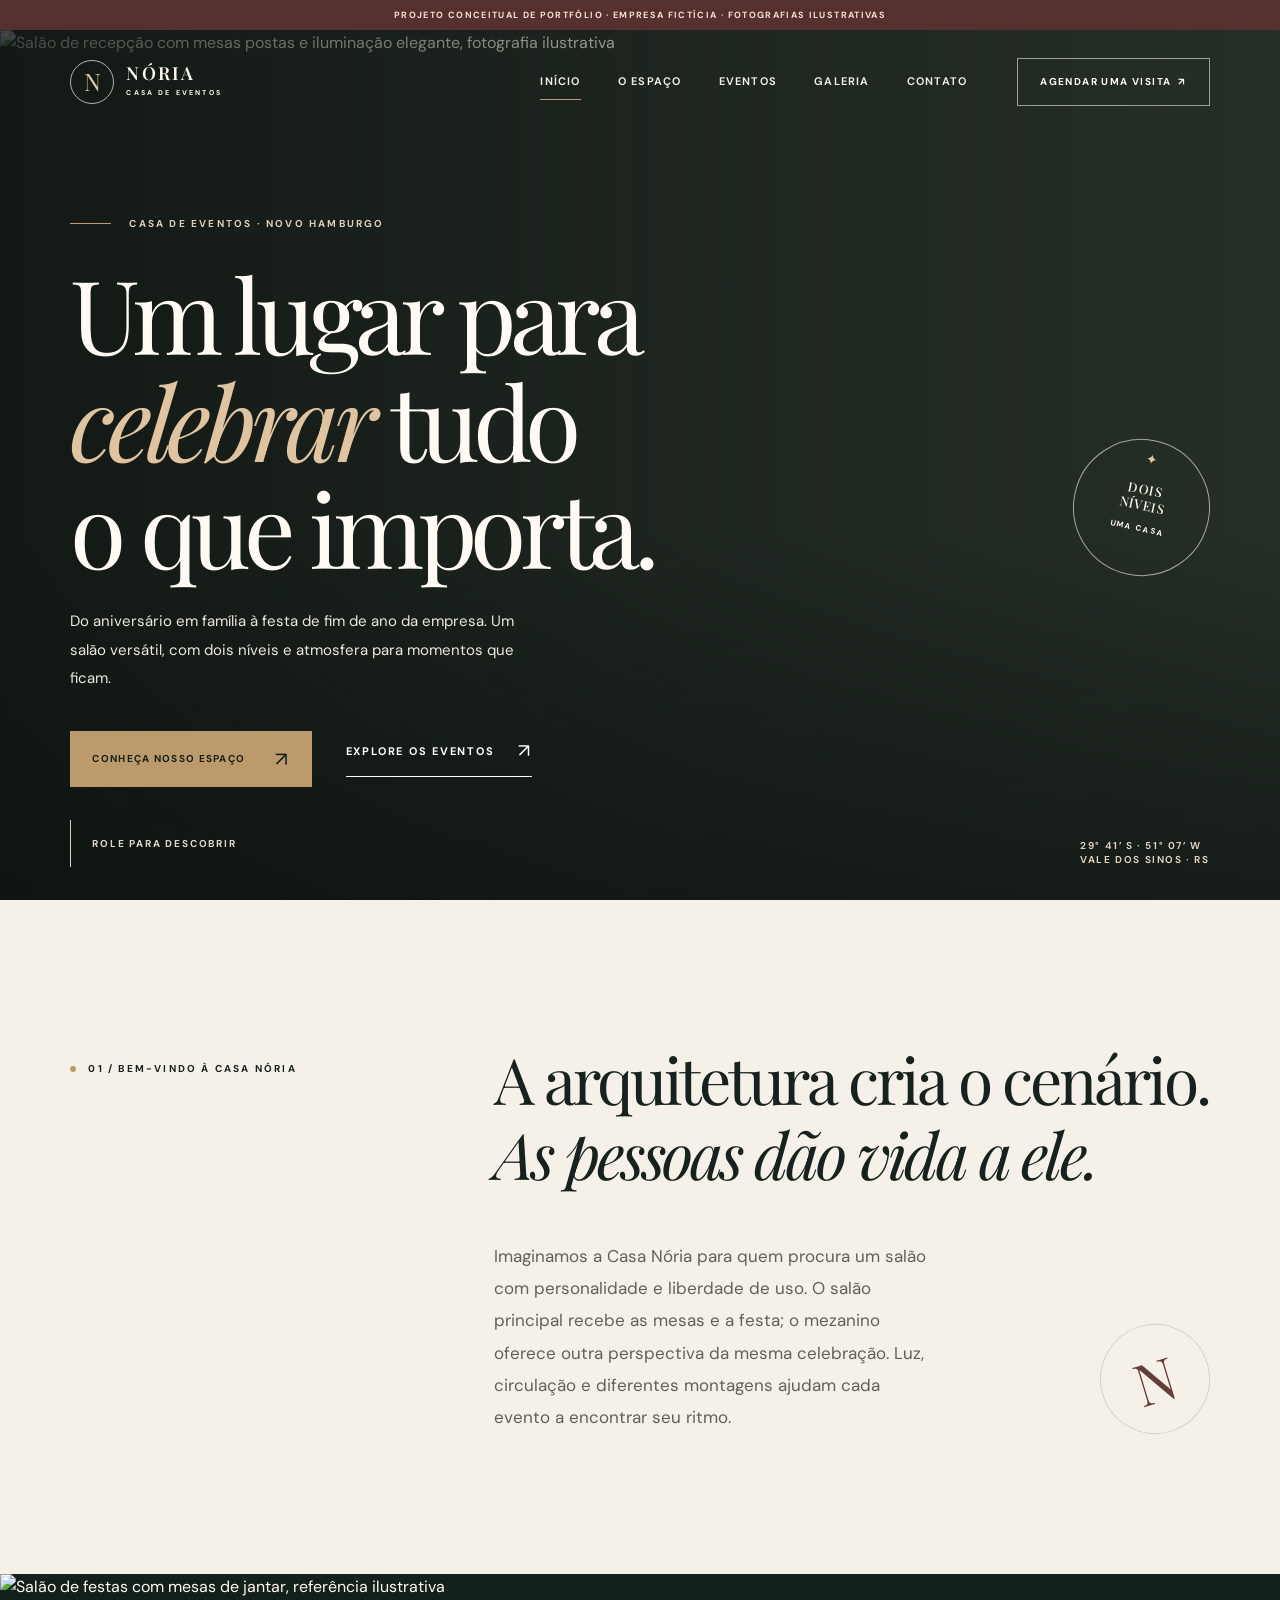
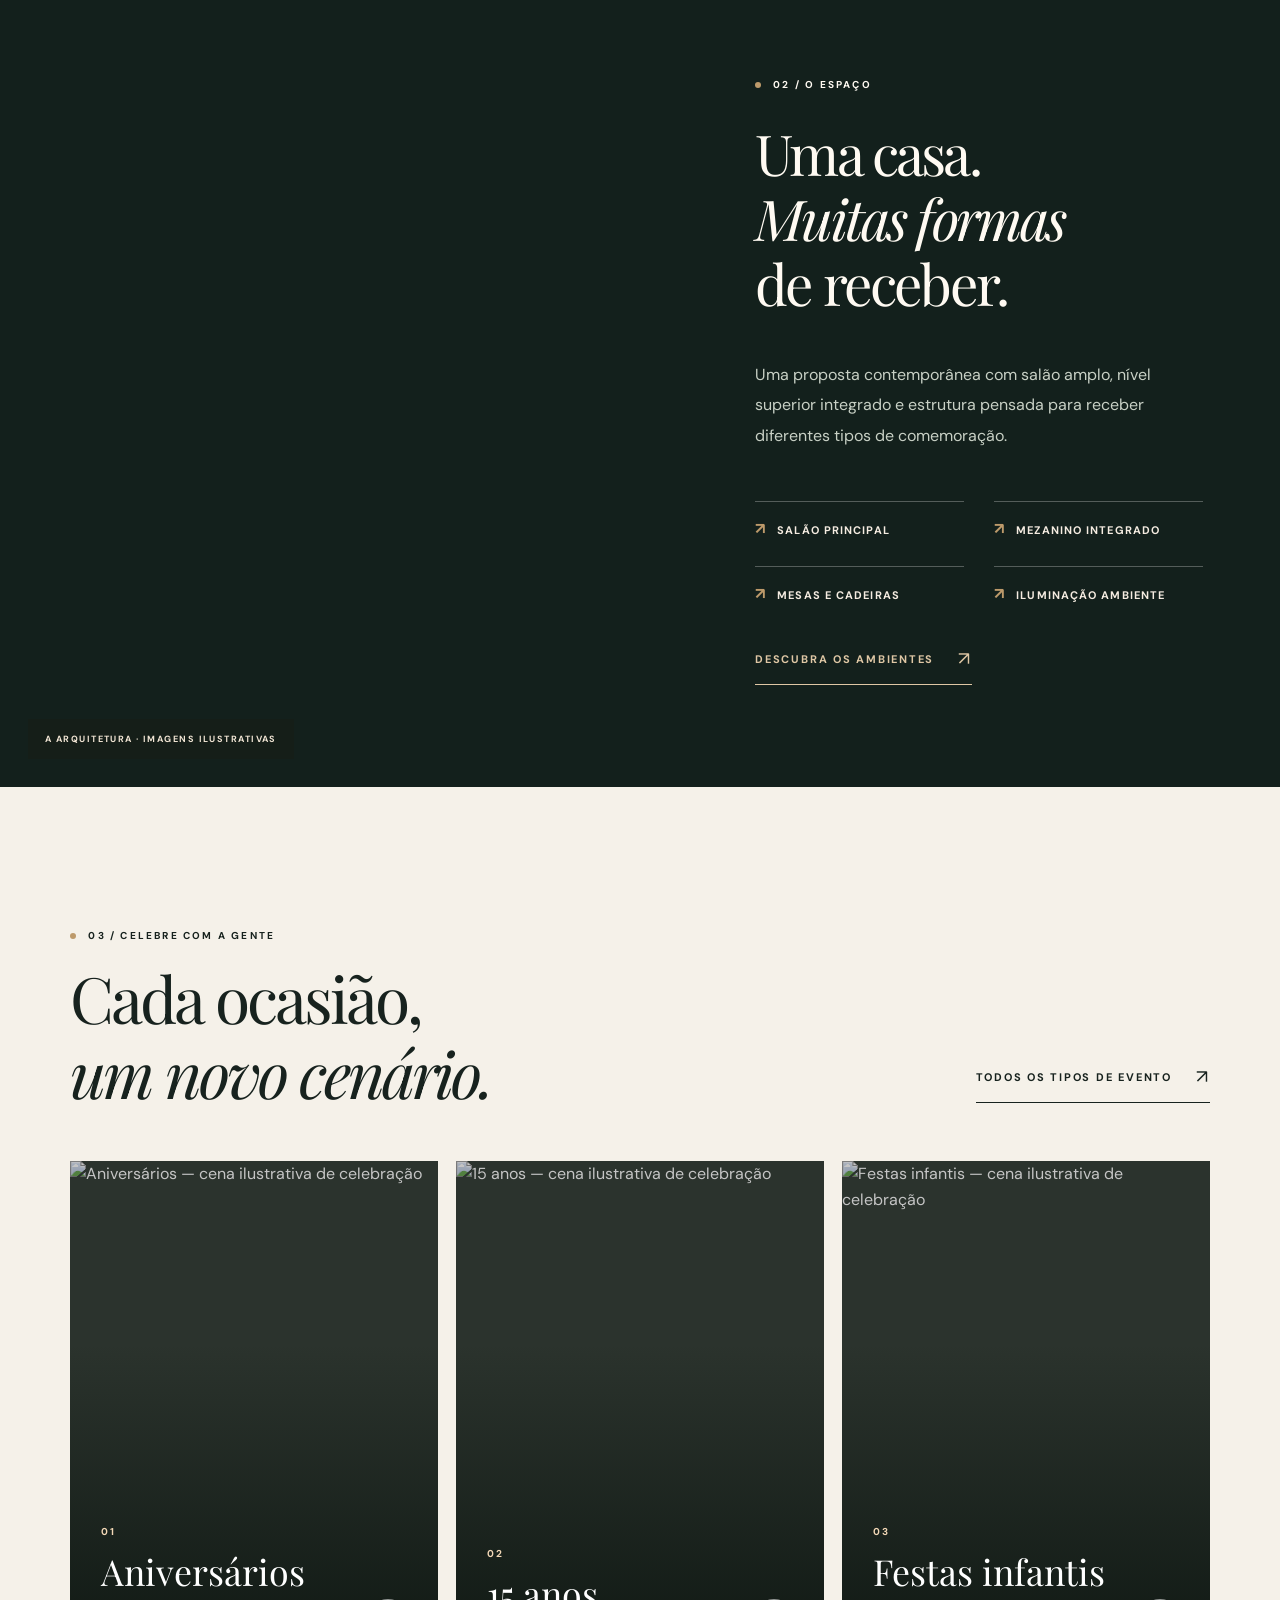
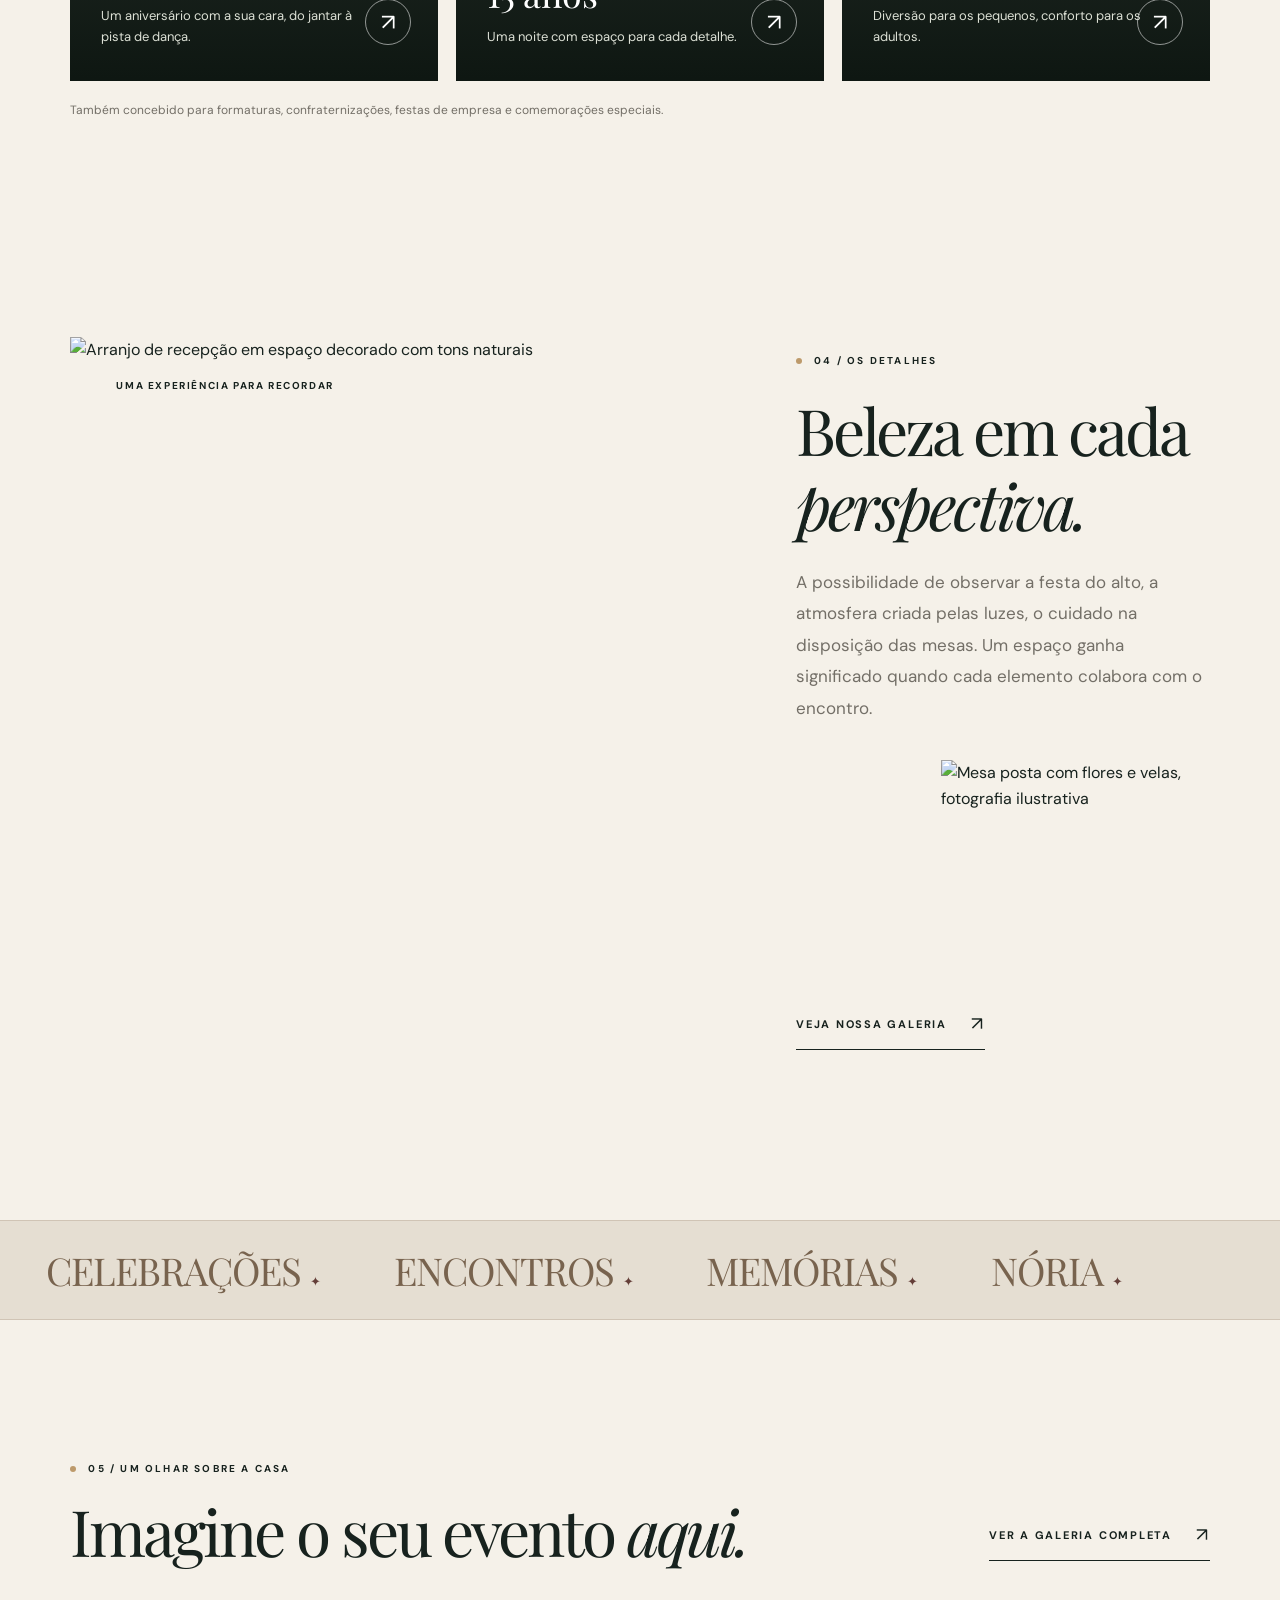
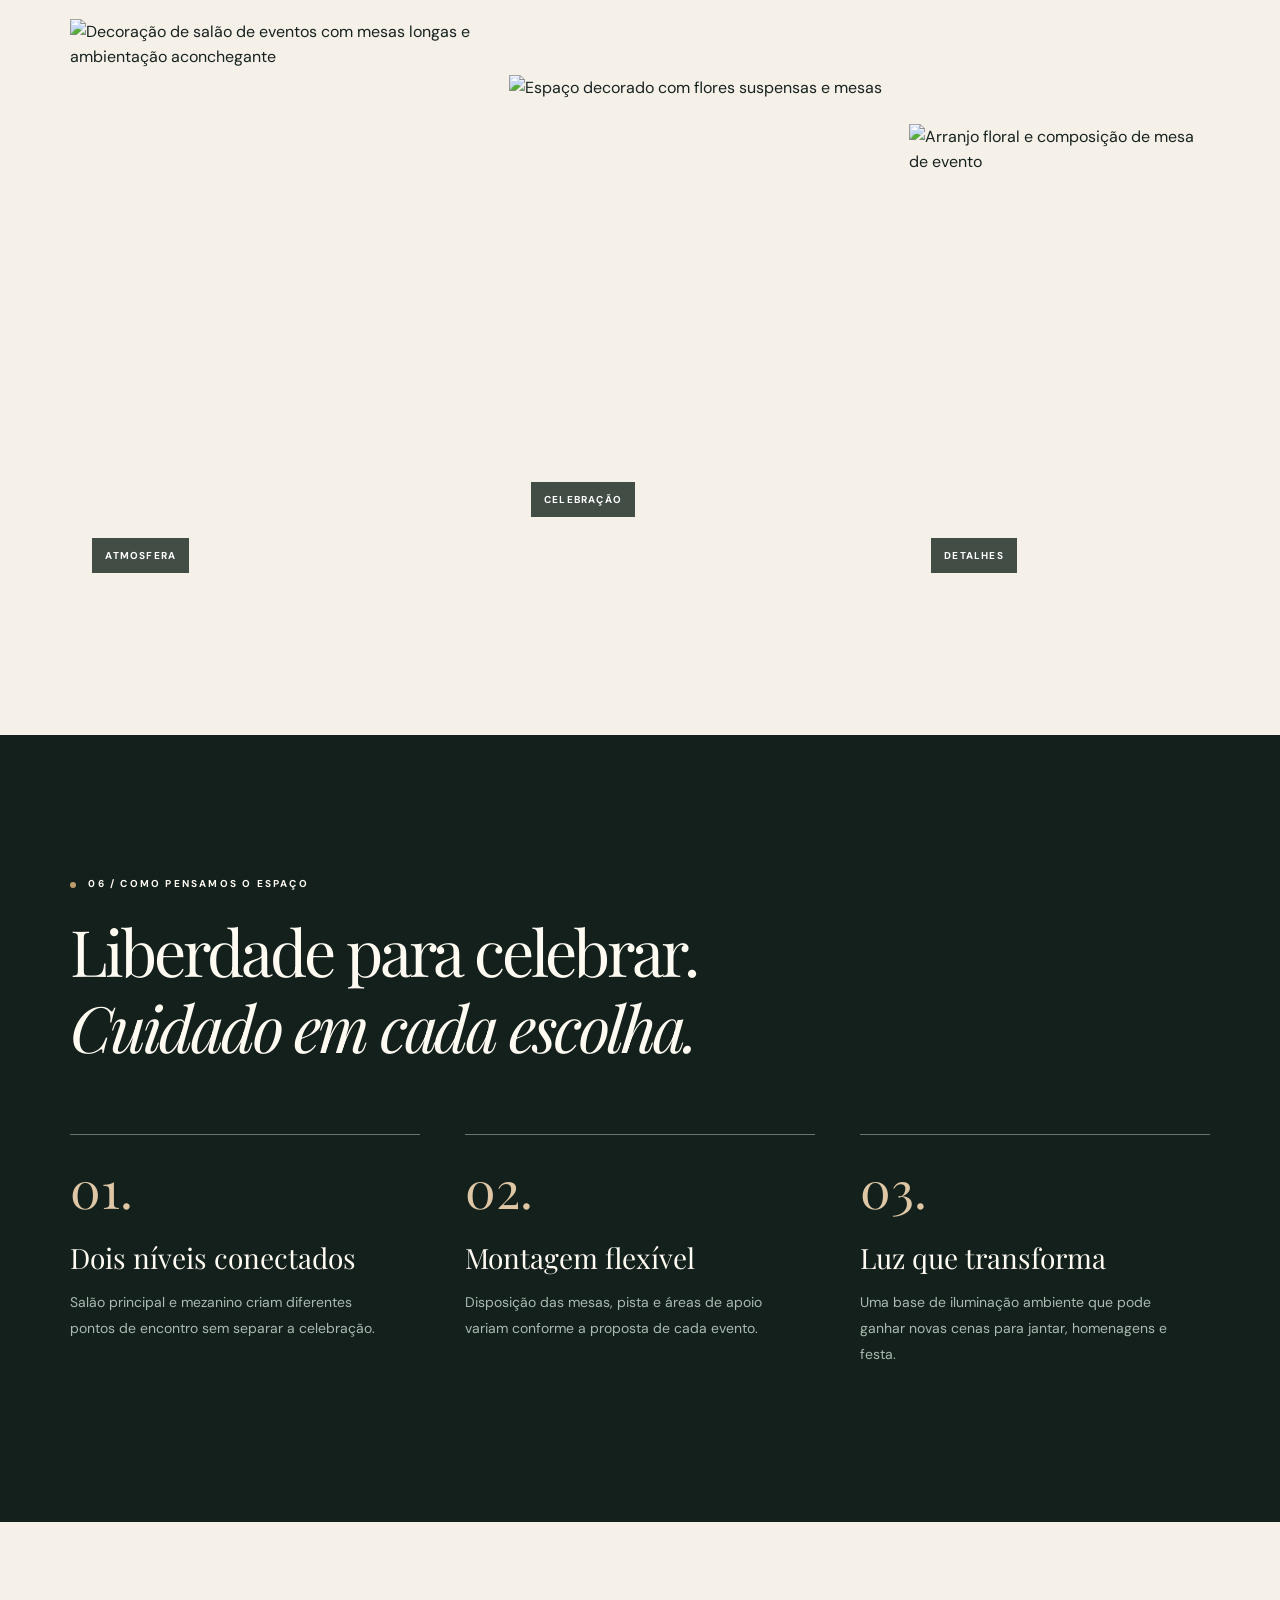
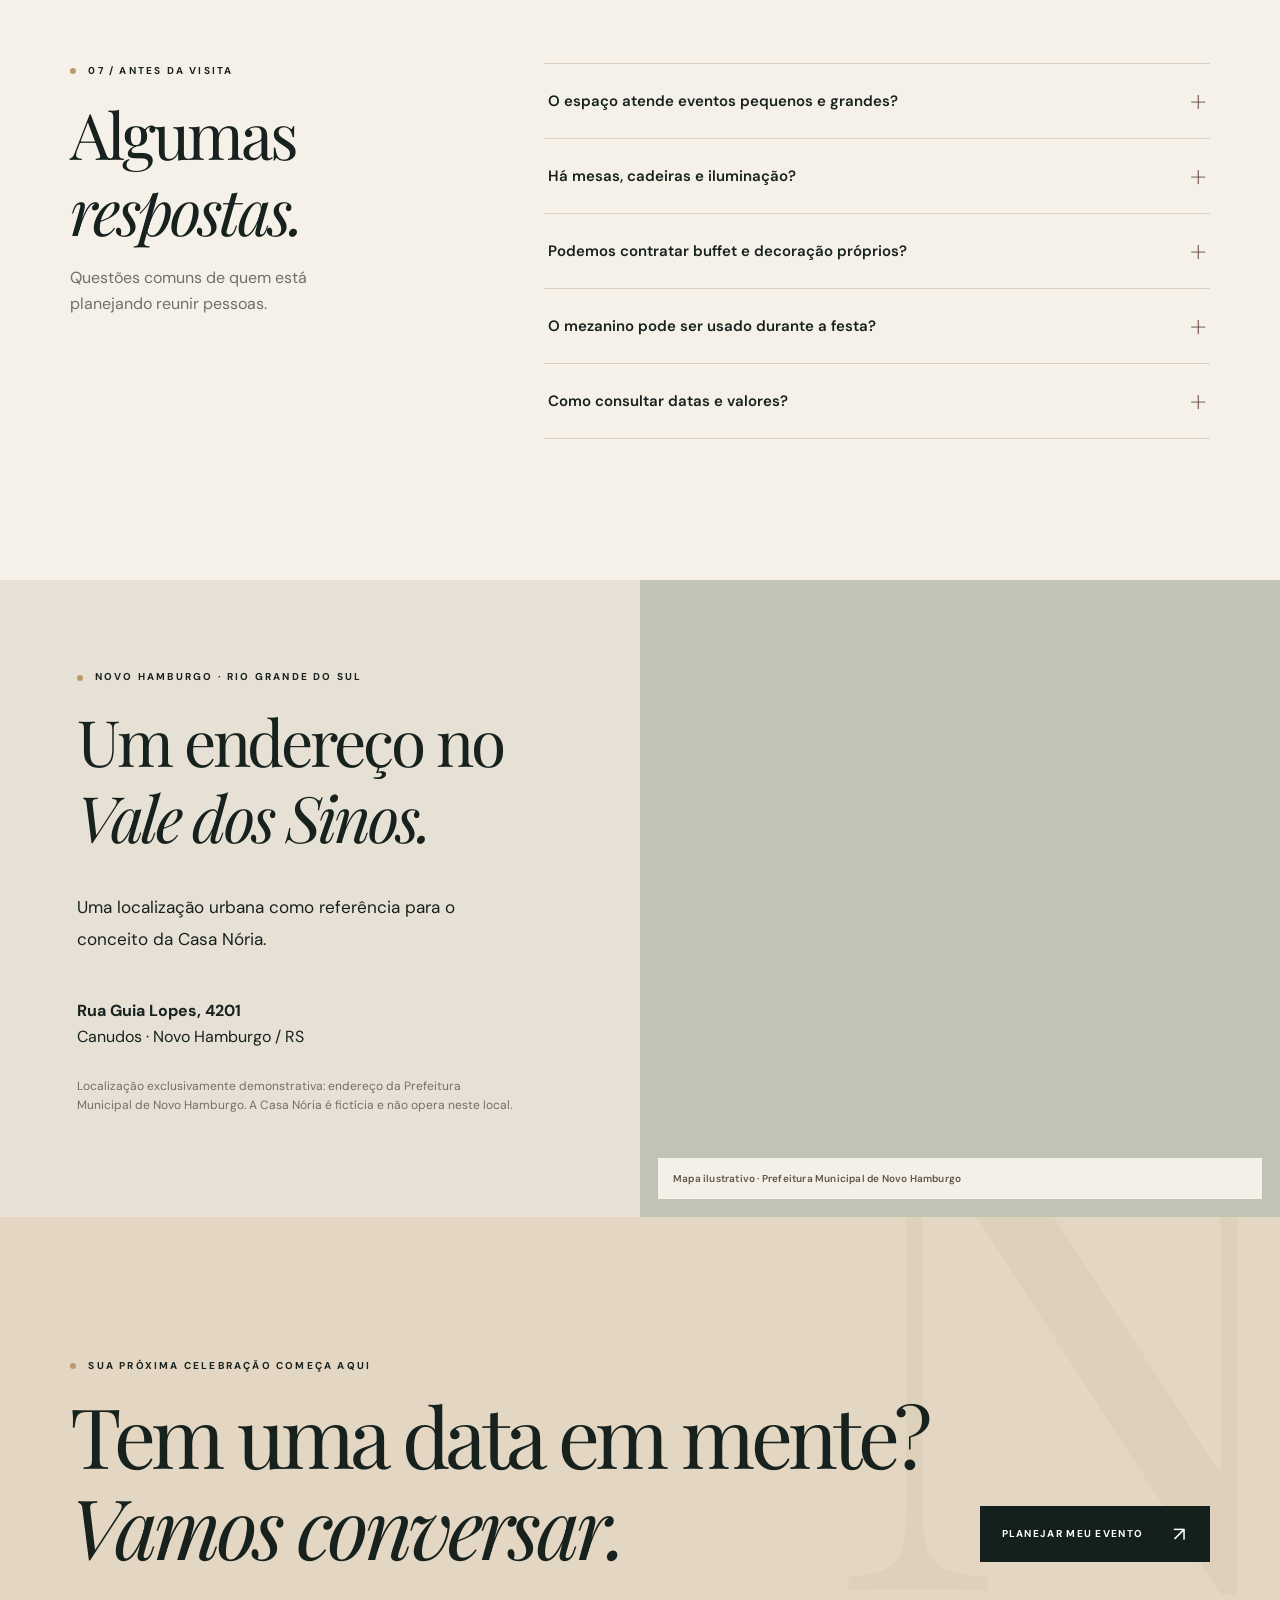
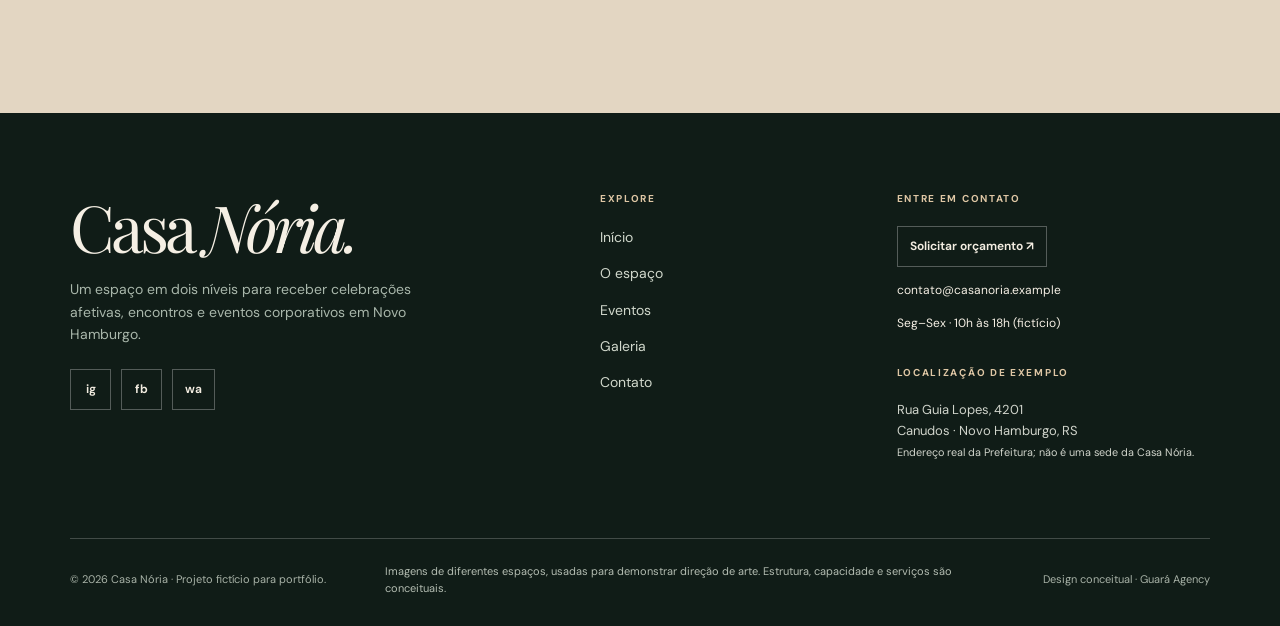
==== index.html @ 55ea3c4e "feat: publish Casa Nória premium multi-page website" ====
<!doctype html><html lang="pt-BR"><head><meta charset="utf-8"><meta name="viewport" content="width=device-width,initial-scale=1"><meta name="theme-color" content="#17221e"><meta name="robots" content="noindex,nofollow"><meta name="description" content="Modelo de site premium para salão de festas e eventos em Novo Hamburgo. Casa Nória é um empreendimento fictício de portfólio."><title>Um espaço para celebrar em Novo Hamburgo | Casa Nória — Espaço de Eventos</title><meta property="og:type" content="website"><meta property="og:title" content="Um espaço para celebrar em Novo Hamburgo — Casa Nória"><meta property="og:description" content="Modelo de site premium para salão de festas e eventos em Novo Hamburgo. Casa Nória é um empreendimento fictício de portfólio."><meta property="og:image" content="https://images.unsplash.com/photo-1768851142332-75f3d1b47452?auto=format&fit=crop&w=1200&q=82"><meta property="og:locale" content="pt_BR"><link rel="icon" href="assets/favicon.svg" type="image/svg+xml"><link rel="preconnect" href="https://images.unsplash.com"><link rel="preconnect" href="https://fonts.googleapis.com"><link rel="preconnect" href="https://fonts.gstatic.com" crossorigin><link rel="stylesheet" href="assets/style.css"><script defer src="assets/main.js"></script><noscript><style>[data-reveal]{opacity:1;transform:none}</style></noscript></head><body><a href="#conteudo" class="skip-link">Pular para o conteúdo</a><div class="demo-strip">Projeto conceitual de portfólio · Empresa fictícia · Fotografias ilustrativas</div>
<header class="site-header" data-header><div class="nav-shell"><a class="brand" href="index.html" aria-label="Casa Nória — início"><span class="brand__sigil" aria-hidden="true">N</span><span class="brand__word">NÓRIA<small>CASA DE EVENTOS</small></span></a><nav id="primaryNav" aria-label="Navegação principal" class="primary-nav" data-menu><a href="index.html" aria-current="page">Início</a><a href="espaco.html" >O espaço</a><a href="eventos.html" >Eventos</a><a href="galeria.html" >Galeria</a><a href="contato.html" >Contato</a></nav><a href="contato.html" class="nav-cta">Agendar uma visita&nbsp; ↗</a><button type="button" class="menu-toggle" data-menu-toggle aria-expanded="false" aria-controls="primaryNav" aria-label="Abrir menu"><svg viewBox="0 0 24 24" fill="none" stroke="currentColor" stroke-width="1.5" stroke-linecap="round" aria-hidden="true"><path d="M4 7h16M4 12h16M4 17h16"/></svg></button></div></header><main id="conteudo">
<section class="hero"><img src="https://images.unsplash.com/photo-1768851142332-75f3d1b47452?auto=format&fit=crop&w=1350&q=82" alt="Salão de recepção com mesas postas e iluminação elegante, fotografia ilustrativa" class="hero__image" loading="eager" decoding="async"><div class="hero__grain"></div><div class="hero__inner shell"><div class="hero__overline eyebrow">CASA DE EVENTOS · NOVO HAMBURGO</div><h1 data-reveal>Um lugar para<br><em>celebrar</em> tudo<br>o que importa.</h1><p class="hero__sub" data-reveal>Do aniversário em família à festa de fim de ano da empresa. Um salão versátil, com dois níveis e atmosfera para momentos que ficam.</p><div class="hero__actions" data-reveal><a class="pill-btn" href="espaco.html">Conheça nosso espaço<span class="arrow" aria-hidden="true">↗</span></a><a class="link-arrow" href="eventos.html">Explore os eventos<span aria-hidden="true">↗</span></a></div></div><div class="hero__seal" aria-hidden="true">DOIS<br>NÍVEIS<span>UMA CASA</span></div><div class="hero__bottom"><div class="hero__scroll"><span class="line"></span>Role para descobrir</div><div class="hero__coordinate">29° 41’ S · 51° 07’ W<br>Vale dos Sinos · RS</div></div></section>
<section class="section"><div class="shell intro-grid"><div><div class="eyebrow"><span class="dot"></span>01 / Bem-vindo à Casa Nória</div></div><div class="intro__main"><h2 class="section-heading" data-reveal>A arquitetura cria o cenário. <span class="italic">As pessoas dão vida a ele.</span></h2><div class="intro__bottom"><p data-reveal>Imaginamos a Casa Nória para quem procura um salão com personalidade e liberdade de uso. O salão principal recebe as mesas e a festa; o mezanino oferece outra perspectiva da mesma celebração. Luz, circulação e diferentes montagens ajudam cada evento a encontrar seu ritmo.</p><div class="monogram" aria-hidden="true">N</div></div></div></div></section>
<section class="space-feature"><div class="space-feature__media"><img src="https://images.unsplash.com/photo-1768508951405-10e83c4a2872?auto=format&fit=crop&w=1350&q=82" alt="Salão de festas com mesas de jantar, referência ilustrativa" class="" loading="lazy" decoding="async"><span class="image-label">A arquitetura · imagens ilustrativas</span></div><div class="space-feature__body"><div class="eyebrow"><span class="dot"></span>02 / O espaço</div><h2 data-reveal>Uma casa.<br><span class="italic">Muitas formas</span><br>de receber.</h2><p>Uma proposta contemporânea com salão amplo, nível superior integrado e estrutura pensada para receber diferentes tipos de comemoração.</p><div class="feature-list"><span>Salão principal</span><span>Mezanino integrado</span><span>Mesas e cadeiras</span><span>Iluminação ambiente</span></div><a class="link-arrow" href="espaco.html">Descubra os ambientes<span aria-hidden="true">↗</span></a></div></section>
<section class="section"><div class="shell"><div class="section-head--split"> <div><div class="eyebrow"><span class="dot"></span>03 / Celebre com a gente</div><h2 class="section-heading" data-reveal>Cada ocasião,<br><span class="italic">um novo cenário.</span></h2></div><a class="link-arrow" href="eventos.html">Todos os tipos de evento<span aria-hidden="true">↗</span></a></div><div class="event-cards stagger"><a class="event-card" href="eventos.html#aniversarios" data-reveal><img src="https://images.unsplash.com/photo-1767070807074-67d5db511d78?auto=format&fit=crop&w=1350&q=82" alt="Aniversários — cena ilustrativa de celebração" class="" loading="lazy" decoding="async"><div class="event-card__content"><span class="event-card__num">01</span><h3>Aniversários</h3><p>Um aniversário com a sua cara, do jantar à pista de dança.</p><div class="event-card__arr" aria-hidden="true">↗</div></div></a><a class="event-card" href="eventos.html#15-anos" data-reveal><img src="https://images.unsplash.com/photo-1712314947761-a8d718bd8c32?auto=format&fit=crop&w=1350&q=82" alt="15 anos — cena ilustrativa de celebração" class="" loading="lazy" decoding="async"><div class="event-card__content"><span class="event-card__num">02</span><h3>15 anos</h3><p>Uma noite com espaço para cada detalhe.</p><div class="event-card__arr" aria-hidden="true">↗</div></div></a><a class="event-card" href="eventos.html#infantis" data-reveal><img src="https://images.unsplash.com/photo-1768767278997-136b49ce5d99?auto=format&fit=crop&w=1350&q=82" alt="Festas infantis — cena ilustrativa de celebração" class="" loading="lazy" decoding="async"><div class="event-card__content"><span class="event-card__num">03</span><h3>Festas infantis</h3><p>Diversão para os pequenos, conforto para os adultos.</p><div class="event-card__arr" aria-hidden="true">↗</div></div></a></div><p class="fine text-muted" style="margin-top:20px">Também concebido para formaturas, confraternizações, festas de empresa e comemorações especiais.</p></div></section>
<section class="section section--tight" style="padding-top:0"><div class="shell photo-stack"><div class="photo-stack__left" data-reveal><img src="https://images.unsplash.com/photo-1780337092920-1d65e5d09baa?auto=format&fit=crop&w=1350&q=82" alt="Arranjo de recepção em espaço decorado com tons naturais" class="" loading="lazy" decoding="async"><div class="photo-stack__badge">Uma experiência para recordar</div></div><div class="photo-stack__right"><div class="eyebrow"><span class="dot"></span>04 / Os detalhes</div><h2 class="section-heading" data-reveal>Beleza em cada <span class="italic">perspectiva.</span></h2><p>A possibilidade de observar a festa do alto, a atmosfera criada pelas luzes, o cuidado na disposição das mesas. Um espaço ganha significado quando cada elemento colabora com o encontro.</p><img src="https://images.unsplash.com/photo-1773005695245-348091f9be27?auto=format&fit=crop&w=1350&q=82" alt="Mesa posta com flores e velas, fotografia ilustrativa" class="photo-stack__inset" loading="lazy" decoding="async"><a class="link-arrow" href="galeria.html">Veja nossa galeria<span aria-hidden="true">↗</span></a></div></div></section>
<div class="marquee" aria-hidden="true"><div class="marquee__track"><span>CELEBRAÇÕES <b>✦</b> ENCONTROS <b>✦</b> MEMÓRIAS <b>✦</b> NÓRIA <b>✦</b> </span><span>CELEBRAÇÕES <b>✦</b> ENCONTROS <b>✦</b> MEMÓRIAS <b>✦</b> NÓRIA <b>✦</b> </span></div></div>
<section class="section"><div class="shell"><div class="section-head--split"><div><div class="eyebrow"><span class="dot"></span>05 / Um olhar sobre a casa</div><h2 class="section-heading" data-reveal>Imagine o seu evento <span class="italic">aqui.</span></h2></div><a class="link-arrow" href="galeria.html">Ver a galeria completa<span aria-hidden="true">↗</span></a></div><div class="gallery-preview"><a href="galeria.html"><img src="https://images.unsplash.com/photo-1768594238792-95da17eb1fd2?auto=format&fit=crop&w=1350&q=82" alt="Decoração de salão de eventos com mesas longas e ambientação aconchegante" class="" loading="lazy" decoding="async"><span class="gallery-preview__tag">Atmosfera</span></a><a href="galeria.html"><img src="https://images.unsplash.com/photo-1738217383996-9947554e9f28?auto=format&fit=crop&w=1350&q=82" alt="Espaço decorado com flores suspensas e mesas" class="" loading="lazy" decoding="async"><span class="gallery-preview__tag">Celebração</span></a><a href="galeria.html"><img src="https://images.unsplash.com/photo-1773005695245-348091f9be27?auto=format&fit=crop&w=1350&q=82" alt="Arranjo floral e composição de mesa de evento" class="" loading="lazy" decoding="async"><span class="gallery-preview__tag">Detalhes</span></a></div></div></section>
<section class="section values"><div class="shell"><div class="eyebrow"><span class="dot"></span>06 / Como pensamos o espaço</div><h2 class="section-heading" data-reveal>Liberdade para celebrar.<br><span class="italic">Cuidado em cada escolha.</span></h2><div class="value-grid stagger"><div class="value-item" data-reveal><div class="value-item__no">01.</div><h3>Dois níveis conectados</h3><p>Salão principal e mezanino criam diferentes pontos de encontro sem separar a celebração.</p></div><div class="value-item" data-reveal><div class="value-item__no">02.</div><h3>Montagem flexível</h3><p>Disposição das mesas, pista e áreas de apoio variam conforme a proposta de cada evento.</p></div><div class="value-item" data-reveal><div class="value-item__no">03.</div><h3>Luz que transforma</h3><p>Uma base de iluminação ambiente que pode ganhar novas cenas para jantar, homenagens e festa.</p></div></div></div></section>
<section class="section"><div class="shell faq-grid"><div><div class="eyebrow"><span class="dot"></span>07 / Antes da visita</div><h2 class="section-heading" data-reveal>Algumas <span class="italic">respostas.</span></h2><p class="text-muted" style="max-width:320px">Questões comuns de quem está planejando reunir pessoas.</p></div><div class="faq"><details><summary>O espaço atende eventos pequenos e grandes?</summary><p>O modelo prevê diferentes montagens para celebrações intimistas e festas maiores. O número de 180 convidados é uma capacidade fictícia de referência, que precisaria ser verificada em um espaço real.</p></details><details><summary>Há mesas, cadeiras e iluminação?</summary><p>No conceito da Casa Nória, mesas, cadeiras e iluminação ambiente fazem parte da estrutura-base. Serviços específicos e equipamentos extras seriam definidos em orçamento.</p></details><details><summary>Podemos contratar buffet e decoração próprios?</summary><p>Este é um item configurável na proposta comercial. Em um espaço real, política de fornecedores, cozinha e taxas devem constar em contrato.</p></details><details><summary>O mezanino pode ser usado durante a festa?</summary><p>Sim, a proposta arquitetônica inclui um segundo nível de convivência com vista para o salão principal. A configuração e acessibilidade dependem de vistoria do imóvel real.</p></details><details><summary>Como consultar datas e valores?</summary><p>Pelo formulário de contato demonstrativo. Na versão comercial, ele poderá encaminhar os dados para um canal real de atendimento e disponibilidade.</p></details></div></div></section>
<section class="location-split"><div class="location-split__copy"><div class="eyebrow"><span class="dot"></span>Novo Hamburgo · Rio Grande do Sul</div><h2 class="section-heading" data-reveal>Um endereço no <span class="italic">Vale dos Sinos.</span></h2><p class="lead">Uma localização urbana como referência para o conceito da Casa Nória.</p><p style="margin-top:25px"><strong>Rua Guia Lopes, 4201</strong><br>Canudos · Novo Hamburgo / RS</p><p class="fine text-muted">Localização exclusivamente demonstrativa: endereço da Prefeitura Municipal de Novo Hamburgo. A Casa Nória é fictícia e não opera neste local.</p></div><div class="location-split__map"><iframe title="Mapa demonstrativo: Prefeitura Municipal de Novo Hamburgo" loading="lazy" referrerpolicy="no-referrer-when-downgrade" src="https://www.google.com/maps?q=Prefeitura%20Municipal%20de%20Novo%20Hamburgo%2C%20Rua%20Guia%20Lopes%204201&output=embed"></iframe><div class="map-overlay">Mapa ilustrativo · Prefeitura Municipal de Novo Hamburgo</div></div></section><section class="big-cta"><div class="shell big-cta__inner"> <div data-reveal><div class="eyebrow"><span class="dot"></span>Sua próxima celebração começa aqui</div><h2 class="serif">Tem uma data em mente? <span class="italic">Vamos conversar.</span></h2></div><a class="pill-btn" href="contato.html">Planejar meu evento<span class="arrow" aria-hidden="true">↗</span></a></div></section></main><footer class="site-footer"><div class="shell"><div class="footer-top"><div class="footer-about"><h2>Casa <span class="italic">Nória.</span></h2><p>Um espaço em dois níveis para receber celebrações afetivas, encontros e eventos corporativos em Novo Hamburgo.</p><div class="footer-social"><button type="button" class="social-button" data-demo-channel="Instagram" aria-label="Instagram demonstrativo">ig</button><button type="button" class="social-button" data-demo-channel="Facebook" aria-label="Facebook demonstrativo">fb</button><button type="button" class="social-button" data-demo-channel="WhatsApp" aria-label="WhatsApp demonstrativo">wa</button></div></div><div><div class="footer-h">Explore</div><div class="footer-links"><a href="index.html">Início</a><a href="espaco.html">O espaço</a><a href="eventos.html">Eventos</a><a href="galeria.html">Galeria</a><a href="contato.html">Contato</a></div></div><div><div class="footer-h">Entre em contato</div><div class="footer-links"><button type="button" class="social-button" data-demo-channel="WhatsApp">Solicitar orçamento ↗</button><span class="fine">contato@casanoria.example</span><span class="fine">Seg–Sex · 10h às 18h (fictício)</span></div><div class="footer-h" style="margin-top:32px">Localização de exemplo</div><p style="color:#d0d4cb;font-size:13px;margin:0">Rua Guia Lopes, 4201<br>Canudos · Novo Hamburgo, RS<br><small>Endereço real da Prefeitura; não é uma sede da Casa Nória.</small></p></div></div><div class="footer-bottom"><span>© <span data-year>2026</span> Casa Nória · Projeto fictício para portfólio.</span><span class="footer-demo">Imagens de diferentes espaços, usadas para demonstrar direção de arte. Estrutura, capacidade e serviços são conceituais.</span><span>Design conceitual · Guará Agency</span></div></div></footer><div class="toast" data-toast role="status" aria-live="polite"></div></body></html>
---- assets/style.css ----
@import url('https://fonts.googleapis.com/css2?family=DM+Sans:wght@400;450;500;550;600;650;700&family=Manrope:wght@400;500;600;700&family=Playfair+Display:ital,wght@0,400;0,500;0,600;1,400;1,500&display=swap');
:root{--ink:#17221e;--deep:#13201c;--deep2:#21332b;--paper:#f5f1e9;--white:#fffaf2;--muted:#736f67;--gold:#bd9a6b;--gold-light:#dfc7a5;--line:#d9d1c4;--wine:#643e38;--serif:'Playfair Display',Georgia,serif;--sans:'DM Sans',Arial,sans-serif;--max:1440px;--pad:clamp(20px,5.5vw,96px)}
*{box-sizing:border-box}html{scroll-behavior:smooth;scroll-padding-top:90px}body{margin:0;background:var(--paper);color:var(--ink);font:400 16px/1.6 var(--sans);-webkit-font-smoothing:antialiased;overflow-x:hidden}body.menu-open,body.lightbox-open{overflow:hidden}a{color:inherit;text-decoration:none}button,input,select,textarea{font:inherit}button{cursor:pointer}img{max-width:100%;display:block}figure{margin:0}::selection{background:var(--gold);color:var(--ink)}:focus-visible{outline:2px solid var(--gold);outline-offset:4px}.skip-link{position:absolute;top:-100px;left:20px;z-index:300;background:white;color:black;padding:12px 20px}.skip-link:focus{top:20px}.shell{max-width:var(--max);margin-inline:auto;padding-inline:var(--pad)}.eyebrow{font:700 10px/1.5 var(--sans);letter-spacing:.22em;text-transform:uppercase}.eyebrow .dot{width:6px;height:6px;background:var(--gold);display:inline-block;border-radius:50%;margin-right:12px;vertical-align:middle}.serif{font-family:var(--serif);font-weight:400;letter-spacing:-.046em;line-height:1.13}.italic{font-style:italic;font-weight:400}.section{padding-block:clamp(85px,11vw,180px)}.section--tight{padding-block:90px}.section-heading{font:400 clamp(38px,5vw,77px)/1.18 var(--serif);letter-spacing:-.048em;margin:0}.text-muted{color:var(--muted)}.lead{font-size:clamp(16px,1.34vw,20px);line-height:1.9}.fine{font-size:12px}.link-arrow{display:inline-flex;align-items:center;gap:24px;font:700 11px/1.2 var(--sans);letter-spacing:.16em;text-transform:uppercase;border-bottom:1px solid currentColor;padding:0 0 13px;transition:gap .25s,color .25s}.link-arrow:hover{gap:34px;color:var(--gold)}.link-arrow span{font-size:19px;font-weight:400}.pill-btn{display:inline-flex;align-items:center;justify-content:space-between;gap:30px;background:var(--gold);color:var(--deep);border:1px solid var(--gold);padding:17px 21px;font:700 10px/1.3 var(--sans);text-transform:uppercase;letter-spacing:.13em;transition:background .2s,color .2s,transform .2s;min-height:53px}.pill-btn:hover{background:var(--white);border-color:var(--white);transform:translateY(-2px)}.pill-btn--outline{background:transparent;color:var(--white);border-color:rgba(255,255,255,.7)}.pill-btn--outline:hover{color:var(--deep)}.pill-btn .arrow{font-size:20px;font-weight:400;line-height:1}.num{font-family:var(--serif);letter-spacing:-.05em}
/* Persistent navigation */
.demo-strip{height:30px;background:#562f2f;color:#f2e4ce;display:flex;justify-content:center;align-items:center;font:700 9px/1 var(--sans);letter-spacing:.15em;text-transform:uppercase;padding:4px 12px;text-align:center;position:relative;z-index:35}.site-header{position:absolute;z-index:50;top:30px;left:0;right:0;height:104px;transition:background .3s,box-shadow .3s}.site-header.header--fixed{position:fixed;top:0;background:rgba(20,31,26,.97);backdrop-filter:blur(16px);height:80px;box-shadow:0 8px 40px #06100b25}.nav-shell{height:100%;max-width:1650px;margin:auto;padding-inline:var(--pad);display:flex;align-items:center;gap:42px}.brand{display:flex;align-items:center;gap:12px;color:#fff9ed;flex-shrink:0}.brand__sigil{height:44px;width:44px;display:grid;place-items:center;border:1px solid rgba(255,255,255,.65);border-radius:50%;font:400 24px/.9 var(--serif);color:var(--gold-light)}.brand__word{display:flex;flex-direction:column;font:600 18px/.95 var(--serif);letter-spacing:.12em}.brand__word small{font:700 7px/1.8 var(--sans);letter-spacing:.31em;padding-top:5px}.primary-nav{display:flex;align-items:center;gap:clamp(18px,2.9vw,43px);margin-left:auto}.primary-nav a{color:#f3efe9;font-size:11px;letter-spacing:.11em;text-transform:uppercase;font-weight:650;position:relative;white-space:nowrap}.primary-nav a:after{content:'';position:absolute;left:0;right:100%;bottom:-9px;height:1px;background:var(--gold);transition:right .25s}.primary-nav a:hover:after,.primary-nav a[aria-current=page]:after{right:0}.nav-cta{margin-left:8px;font:700 10px/1 var(--sans);letter-spacing:.14em;text-transform:uppercase;color:var(--white);border:1px solid rgba(255,255,255,.55);padding:18px 22px;white-space:nowrap;transition:all .25s}.nav-cta:hover{background:var(--gold);color:var(--ink);border-color:var(--gold)}.menu-toggle{display:none;background:transparent;border:1px solid #ffffff66;width:44px;height:44px;margin-left:auto;place-items:center;color:white}.menu-toggle svg{width:23px;height:23px}
/* Heroes */
.hero{height:min(910px,calc(100svh - 30px));min-height:670px;position:relative;display:flex;align-items:center;color:#fffaf4;background:#29332d;isolation:isolate;overflow:hidden}.hero__image,.page-hero__image{position:absolute;inset:0;width:100%;height:100%;object-fit:cover;z-index:-3}.hero__image{object-position:center 49%;animation:heroZoom 13s ease-out both}.hero:after,.page-hero:after{content:'';position:absolute;inset:0;background:linear-gradient(90deg,rgba(12,18,15,.76),rgba(10,15,13,.33) 55%,rgba(10,15,13,.09)),linear-gradient(0deg,rgba(10,15,13,.55),transparent 42%);z-index:-1}.hero__grain{position:absolute;inset:0;z-index:-2;background:rgba(37,27,17,.05);pointer-events:none}.hero__inner{width:100%;padding-top:clamp(85px,10vw,160px);padding-bottom:55px;position:relative}.hero__overline{color:#e1cfb8;display:flex;align-items:center;gap:18px}.hero__overline:before{content:'';height:1px;width:41px;background:var(--gold)}.hero h1{font:400 clamp(61px,8vw,128px)/1.045 var(--serif);letter-spacing:-.062em;max-width:960px;margin:28px 0 27px}.hero h1 em{font-weight:400;color:#e0c3a0}.hero__sub{max-width:460px;font-size:15px;line-height:1.9;color:#eee8dd}.hero__actions{margin-top:38px;display:flex;align-items:center;gap:34px;flex-wrap:wrap}.hero__actions .link-arrow{color:#fff}.hero__bottom{position:absolute;bottom:33px;left:var(--pad);right:var(--pad);display:flex;align-items:end;justify-content:space-between;gap:20px}.hero__scroll{display:flex;align-items:center;gap:12px;font:700 10px/1 var(--sans);text-transform:uppercase;letter-spacing:.18em;color:#e1d7c9}.hero__scroll .line{height:47px;width:1px;background:#ded1bd;margin-right:9px;position:relative;overflow:hidden}.hero__scroll .line:after{content:'';position:absolute;top:-22px;left:0;width:1px;height:21px;background:#fff;animation:scan 2s infinite ease-in-out}.hero__coordinate{font:650 10px/1.4 var(--sans);letter-spacing:.16em;color:#e3d5c3;text-transform:uppercase}.hero__seal{position:absolute;right:var(--pad);top:47%;width:137px;height:137px;border:1px solid #f6eee7a1;border-radius:50%;display:grid;place-content:center;text-align:center;transform:rotate(12deg);font:500 13px/1.2 var(--serif);letter-spacing:.05em;color:#fff9e9}.hero__seal span{font:700 8px/1.5 var(--sans);letter-spacing:.18em;text-transform:uppercase;display:block;padding-top:9px}.hero__seal:after{content:'✦';position:absolute;top:10px;left:50%;transform:translateX(-50%);font-size:14px;color:var(--gold-light)}.page-hero{position:relative;color:white;background:#25342d;min-height:540px;height:65vh;max-height:740px;display:flex;align-items:end;isolation:isolate;overflow:hidden}.page-hero__image{object-position:center 40%}.page-hero:after{background:linear-gradient(90deg,rgba(15,22,17,.74),rgba(12,19,15,.2)),linear-gradient(0deg,rgba(9,18,13,.53),transparent 66%)}.page-hero__inner{width:100%;padding-bottom:clamp(66px,7vw,110px);padding-top:130px}.page-hero h1{font:400 clamp(58px,7.2vw,118px)/1.05 var(--serif);letter-spacing:-.055em;margin:12px 0 16px;max-width:870px}.page-hero p{font-size:16px;max-width:520px;color:#eee6d8;line-height:1.85;margin-bottom:0}.page-hero--short{height:470px;min-height:450px}.page-hero--short h1{font-size:clamp(52px,6.5vw,98px)}
/* Home sections */
.intro-grid{display:grid;grid-template-columns:.7fr 1.5fr;gap:clamp(36px,7vw,150px)}.intro-grid .eyebrow{padding-top:20px}.intro__main h2{max-width:850px;margin:0}.intro__bottom{display:grid;grid-template-columns:1.3fr .65fr;gap:60px;align-items:end;margin-top:48px}.intro__bottom p{max-width:590px;margin:0;color:#645f58;font-size:17px;line-height:1.9}.monogram{height:110px;width:110px;border:1px solid var(--line);border-radius:50%;display:grid;place-items:center;font:400 58px/1 var(--serif);color:var(--wine);margin-left:auto;transform:rotate(-17deg)}.space-feature{background:var(--deep);color:var(--white);padding:0;display:grid;grid-template-columns:1.06fr .94fr;min-height:710px}.space-feature__media{position:relative;min-height:620px;overflow:hidden}.space-feature__media img{height:100%;width:100%;position:absolute;inset:0;object-fit:cover;transition:transform .9s cubic-bezier(.2,.7,.2,1)}.space-feature__media:hover img{transform:scale(1.04)}.image-label{position:absolute;bottom:28px;left:28px;background:rgba(22,30,24,.82);color:#f1e5d4;font:700 9px/1.4 var(--sans);letter-spacing:.16em;text-transform:uppercase;padding:14px 17px}.space-feature__body{display:flex;flex-direction:column;justify-content:center;padding:clamp(55px,8vw,140px) clamp(30px,6vw,110px)}.space-feature h2{font:400 clamp(43px,4.4vw,73px)/1.16 var(--serif);letter-spacing:-.05em;margin:28px 0}.space-feature p{color:#c8d0c5;max-width:430px;font-size:16px;line-height:1.9}.feature-list{display:grid;grid-template-columns:1fr 1fr;gap:25px 30px;margin:34px 0 42px}.feature-list span{font:700 11px/1.5 var(--sans);text-transform:uppercase;letter-spacing:.10em;color:#f5ece1;padding-top:15px;border-top:1px solid #ffffff46}.feature-list span:before{content:'↗';display:inline;margin-right:11px;color:var(--gold);font-size:16px}.space-feature .link-arrow{align-self:start;color:var(--gold-light)}.section-head--split{display:flex;align-items:end;justify-content:space-between;gap:30px;margin-bottom:50px}.section-head--split h2{max-width:760px;margin:17px 0 0}.section-head--split .link-arrow{margin-bottom:8px;flex-shrink:0}.event-cards{display:grid;grid-template-columns:repeat(3,minmax(0,1fr));gap:18px}.event-card{position:relative;min-height:520px;color:white;overflow:hidden;display:block;background:#2b332d}.event-card img{position:absolute;width:100%;height:100%;object-fit:cover;transition:transform .65s cubic-bezier(.2,.7,.1,1),filter .4s;filter:saturate(.72) brightness(.77)}.event-card:hover img{transform:scale(1.07);filter:saturate(.95) brightness(.84)}.event-card:after{content:'';position:absolute;inset:0;background:linear-gradient(0deg,#0b140fe8,transparent 65%)}.event-card__content{position:absolute;z-index:1;bottom:33px;left:31px;right:27px}.event-card__num{display:block;font:700 10px var(--sans);letter-spacing:.18em;color:#f3d8b7}.event-card h3{font:400 clamp(29px,2.8vw,44px)/1.08 var(--serif);margin:14px 0}.event-card p{font-size:13px;line-height:1.65;color:#dce0d5;margin:0;max-width:270px}.event-card__arr{position:absolute;right:0;bottom:3px;border:1px solid #ffffff8a;border-radius:50%;height:46px;width:46px;display:grid;place-items:center;font-size:23px;transition:background .25s}.event-card:hover .event-card__arr{background:var(--gold);color:var(--deep);border-color:var(--gold)}.photo-stack{display:grid;grid-template-columns:1.13fr .72fr;gap:clamp(22px,6vw,110px);align-items:center}.photo-stack__left{position:relative}.photo-stack__left img{height:clamp(470px,57vw,780px);width:100%;object-fit:cover}.photo-stack__badge{position:absolute;top:26px;left:26px;background:var(--paper);padding:16px 20px;font:700 10px var(--sans);letter-spacing:.16em;text-transform:uppercase}.photo-stack__right{padding-block:80px}.photo-stack__right h2{margin:24px 0}.photo-stack__right p{max-width:440px;color:var(--muted);font-size:17px;line-height:1.85}.photo-stack__inset{width:65%;height:210px;object-fit:cover;margin:36px 0 40px auto}.marquee{background:#e5ded2;border-top:1px solid #d0c4b5;border-bottom:1px solid #d0c4b5;overflow:hidden;white-space:nowrap;padding-block:26px}.marquee__track{display:flex;width:max-content;animation:marquee 38s linear infinite}.marquee__track span{font:400 clamp(22px,3vw,40px)/1.2 var(--serif);letter-spacing:-.025em;white-space:nowrap;padding-inline:46px;color:#78634e}.marquee__track b{font-size:13px;color:var(--wine);font-weight:400;margin-right:64px}.gallery-preview{display:grid;grid-template-columns:1.1fr 1fr .78fr;gap:15px;align-items:stretch;height:clamp(350px,45vw,610px)}.gallery-preview a{display:block;position:relative;overflow:hidden}.gallery-preview img{height:100%;width:100%;object-fit:cover;transition:transform .65s}.gallery-preview a:hover img{transform:scale(1.06)}.gallery-preview a:nth-child(2){margin-top:56px;margin-bottom:56px}.gallery-preview a:nth-child(3){margin-top:105px}.gallery-preview__tag{position:absolute;left:22px;bottom:22px;z-index:1;padding:11px 13px;background:#16251ecc;color:#fff;font:700 10px var(--sans);letter-spacing:.12em;text-transform:uppercase}.values{background:var(--deep);color:var(--white)}.values h2{max-width:720px;margin:22px 0 70px}.value-grid{display:grid;grid-template-columns:repeat(3,1fr);gap:45px}.value-item{padding-top:25px;border-top:1px solid #ffffff60}.value-item__no{font:400 51px/1.1 var(--serif);color:var(--gold-light)}.value-item h3{font:400 28px/1.2 var(--serif);margin:25px 0 15px}.value-item p{color:#abbab0;font-size:14px;line-height:1.85;max-width:320px}.faq-grid{display:grid;grid-template-columns:.7fr 1.3fr;gap:clamp(60px,9vw,150px)}.faq-grid h2{margin:18px 0}.faq{border-top:1px solid var(--line)}.faq details{border-bottom:1px solid var(--line);padding:23px 4px}.faq summary{cursor:pointer;list-style:none;font-weight:600;font-size:15px;display:flex;justify-content:space-between;align-items:center;gap:18px}.faq summary::-webkit-details-marker{display:none}.faq summary:after{content:'+';font:400 28px/1 var(--serif);color:var(--wine)}.faq details[open] summary:after{content:'−'}.faq p{font-size:14px;line-height:1.85;max-width:670px;color:var(--muted);margin:19px 0 5px}.location-split{display:grid;grid-template-columns:1fr 1fr;min-height:530px;background:#e7e0d5}.location-split__copy{padding:clamp(55px,7vw,110px) clamp(22px,6vw,110px);display:flex;flex-direction:column;justify-content:center}.location-split h2{margin:19px 0}.location-split__copy p{max-width:440px}.location-split__map{min-height:430px;position:relative;background:#c1c3b4}.location-split iframe,.map-large iframe{width:100%;height:100%;border:0;filter:grayscale(.65) sepia(.12);display:block}.map-overlay{position:absolute;z-index:3;bottom:18px;left:18px;right:18px;background:#f9f4eaf0;color:#5f544a;padding:13px 15px;font:600 10px/1.5 var(--sans);letter-spacing:.02em}.big-cta{background:#e3d6c2;position:relative;overflow:hidden;padding:clamp(95px,11vw,175px) 0}.big-cta:before{content:'N';position:absolute;right:-40px;top:-240px;font:400 710px/.9 var(--serif);color:#ccbca63b;pointer-events:none}.big-cta__inner{position:relative;z-index:1;display:flex;align-items:end;justify-content:space-between;gap:45px}.big-cta h2{font:400 clamp(48px,6.5vw,100px)/1.1 var(--serif);max-width:960px;margin:16px 0 0;letter-spacing:-.055em}.big-cta .pill-btn{background:var(--deep);color:white;border-color:var(--deep);white-space:nowrap;margin-bottom:10px}.big-cta .pill-btn:hover{background:var(--wine);border-color:var(--wine)}
/* Footer */
.site-footer{background:#101c17;color:#f5efe4;padding:78px 0 28px}.footer-top{display:grid;grid-template-columns:1.35fr .68fr .9fr;gap:60px;padding-bottom:75px}.footer-about h2{font:400 65px/1.1 var(--serif);letter-spacing:-.06em;margin:0 0 16px}.footer-about p{color:#a9b7ab;max-width:370px;font-size:14px}.footer-h{font:700 10px/1.5 var(--sans);letter-spacing:.17em;text-transform:uppercase;color:var(--gold-light);margin-bottom:20px}.footer-links{display:flex;flex-direction:column;align-items:start;gap:14px}.footer-links a{font-size:14px;color:#d1d8cc;transition:color .2s}.footer-links a:hover{color:var(--gold-light)}.footer-social{display:flex;gap:10px;margin-top:24px;flex-wrap:wrap}.social-button{background:transparent;color:#f3ede1;border:1px solid #ffffff48;min-width:41px;height:41px;display:inline-flex;align-items:center;justify-content:center;padding:0 12px;font-weight:650;font-size:12px;transition:border-color .2s,background .2s}.social-button:hover{background:var(--gold);border-color:var(--gold);color:var(--deep)}.footer-bottom{border-top:1px solid #ffffff35;padding-top:24px;display:flex;justify-content:space-between;align-items:center;gap:20px;color:#a8b2a7;font-size:11px}.footer-bottom a{text-decoration:underline}.footer-demo{max-width:600px;font-size:11px;color:#b4bdb2}
/* Interior pages */
.story-grid{display:grid;grid-template-columns:.72fr 1.28fr;gap:85px;align-items:start}.story-grid h2{margin-top:0}.story-grid p{max-width:670px;font-size:18px;line-height:1.88;color:var(--muted)}.floors{background:#e8e1d4}.floor-row{display:grid;grid-template-columns:1fr 1fr;gap:7vw;align-items:center;margin-bottom:95px}.floor-row:last-child{margin-bottom:0}.floor-row:nth-child(even) .floor-row__media{order:2}.floor-row__media{min-height:480px;overflow:hidden}.floor-row__media img{height:100%;width:100%;object-fit:cover;aspect-ratio:5/4;transition:transform .7s}.floor-row__media:hover img{transform:scale(1.04)}.floor-row__copy .level{font:400 85px/1 var(--serif);color:#b49b7c}.floor-row h3{font:400 clamp(35px,4vw,61px)/1.15 var(--serif);letter-spacing:-.04em;margin:12px 0 25px}.floor-row p{max-width:500px;line-height:1.9;color:var(--muted)}.floor-row ul{list-style:none;padding:20px 0 0;margin:0;display:grid;grid-template-columns:1fr 1fr;gap:12px}.floor-row li{border-top:1px solid #c9bba9;padding:12px 0;font-size:12px;font-weight:650}.diagram{padding:clamp(65px,9vw,130px) 0;background:var(--deep);color:var(--white)}.diagram-top{display:grid;grid-template-columns:1fr 1fr;gap:70px;align-items:end;margin-bottom:58px}.diagram-top h2{margin:14px 0}.diagram-top p{color:#bac6bb;max-width:520px;font-size:15px;line-height:1.85}.diagram-layout{display:grid;grid-template-columns:1.1fr .9fr;gap:30px}.diagram-map{min-height:380px;border:1px solid #ffffff55;padding:25px;position:relative}.diagram-map__label{font:700 10px var(--sans);letter-spacing:.16em;color:#d6bea0;text-transform:uppercase;position:absolute;top:18px;left:22px}.diagram-map svg{height:100%;width:100%;max-height:340px}.feature-catalog{display:grid;grid-template-columns:repeat(3,1fr);border-top:1px solid var(--line);border-left:1px solid var(--line)}.feature-catalog__item{padding:44px 32px;border-right:1px solid var(--line);border-bottom:1px solid var(--line)}.feature-catalog__icon{font:400 41px/1 var(--serif);color:var(--wine)}.feature-catalog h3{font:400 27px var(--serif);margin:25px 0 10px}.feature-catalog p{color:var(--muted);font-size:14px;line-height:1.8}.event-row{display:grid;grid-template-columns:1fr 1fr;gap:clamp(40px,7vw,120px);align-items:center;margin-bottom:clamp(90px,11vw,170px)}.event-row:last-child{margin-bottom:0}.event-row:nth-child(even) .event-row__img{order:2}.event-row__img{aspect-ratio:1.05;overflow:hidden;background:#333}.event-row__img img{width:100%;height:100%;object-fit:cover;transition:transform .65s}.event-row__img:hover img{transform:scale(1.05)}.event-row__copy{padding:40px 0}.event-row__copy h2{font:400 clamp(39px,4.3vw,72px)/1.12 var(--serif);letter-spacing:-.048em;margin:20px 0}.event-row__copy p{max-width:540px;color:var(--muted);line-height:1.85}.event-row__copy .event-detail{font-size:13px;color:#6e6458;margin:25px 0 35px;padding-left:20px;border-left:2px solid var(--gold)}.gallery-filter{display:flex;gap:9px;flex-wrap:wrap;margin-bottom:38px}.gallery-filter button{border:1px solid #a9a193;background:transparent;color:var(--ink);padding:12px 20px;font:650 10px/1.3 var(--sans);text-transform:uppercase;letter-spacing:.12em}.gallery-filter button.is-active,.gallery-filter button:hover{background:var(--ink);color:#fff;border-color:var(--ink)}.gallery-grid{display:grid;grid-template-columns:repeat(3,1fr);gap:20px;align-items:start}.gallery-card{border:0;padding:0;background:none;text-align:left;color:inherit;cursor:zoom-in;min-width:0}.gallery-card[hidden]{display:none!important}.gallery-card__img{overflow:hidden;position:relative;aspect-ratio:4/5;background:#c1b6a9}.gallery-card:nth-child(3n+2) .gallery-card__img{aspect-ratio:4/4}.gallery-card:nth-child(5n+4) .gallery-card__img{aspect-ratio:4/6}.gallery-card img{width:100%;height:100%;object-fit:cover;transition:transform .7s,filter .4s}.gallery-card:hover img{transform:scale(1.045);filter:brightness(.9)}.gallery-card__zoom{position:absolute;right:16px;bottom:16px;color:white;background:#15231cbc;border:1px solid #ffffff90;height:44px;width:44px;display:grid;place-items:center;font-size:22px}.gallery-card__meta{display:flex;justify-content:space-between;gap:15px;padding-top:16px}.gallery-card h3{font:400 24px/1.2 var(--serif);margin:0}.gallery-card small{color:var(--muted);font-size:10px;text-transform:uppercase;letter-spacing:.1em}.lightbox{position:fixed;inset:0;z-index:200;display:none;background:#07110dee;color:#fff;place-items:center;padding:75px 90px 65px}.lightbox.is-open{display:grid}.lightbox img{max-height:calc(100vh - 165px);width:auto;max-width:min(100%,1250px);object-fit:contain}.lightbox__bar{position:absolute;top:25px;left:40px;right:40px;display:flex;align-items:center;justify-content:space-between;gap:20px;font:600 11px var(--sans);letter-spacing:.1em}.lightbox__close,.lightbox__prev,.lightbox__next{border:1px solid #ffffff80;color:#fff;background:#213a30af;width:48px;height:48px;display:grid;place-items:center;font-size:23px}.lightbox__prev,.lightbox__next{position:absolute;top:50%;transform:translateY(-50%)}.lightbox__prev{left:26px}.lightbox__next{right:26px}.lightbox__caption{position:absolute;bottom:19px;left:20px;right:20px;text-align:center;font-size:12px;color:#cfd6c9}
/* Contact */
.contact-layout{display:grid;grid-template-columns:.8fr 1.2fr;gap:clamp(50px,9vw,140px)}.contact-aside h2{font:400 clamp(40px,5vw,73px)/1.16 var(--serif);letter-spacing:-.05em;margin:20px 0}.contact-aside p{color:var(--muted);max-width:400px}.contact-info{margin-top:50px;border-top:1px solid var(--line)}.contact-info__item{padding:22px 0;border-bottom:1px solid var(--line)}.contact-info__item strong{font:700 10px var(--sans);letter-spacing:.14em;text-transform:uppercase;display:block;margin-bottom:10px}.contact-info__item span{color:var(--muted);font-size:14px}.contact-form{background:#fffaf4;border:1px solid var(--line);padding:clamp(24px,4vw,60px)}.form-header{font:400 35px var(--serif);margin:0 0 9px}.form-intro{font-size:13px;color:var(--muted);margin-bottom:30px}.form-grid{display:grid;grid-template-columns:1fr 1fr;gap:23px 21px}.field{display:flex;flex-direction:column;gap:8px}.field--full{grid-column:1/-1}.field label{font:700 10px var(--sans);letter-spacing:.13em;text-transform:uppercase}.field input,.field select,.field textarea{width:100%;border:1px solid #d3c8bb;background:#fdfbf7;color:var(--ink);border-radius:0;min-height:49px;padding:11px 13px;outline:none;font-size:13px}.field input:focus,.field select:focus,.field textarea:focus{border-color:#775d4c;box-shadow:0 0 0 1px #775d4c}.field textarea{min-height:132px;resize:vertical}.field ::placeholder{color:#aaa297}.form-notice{font-size:12px;color:#776a5c;line-height:1.7;margin:24px 0}.form-submit{display:flex;align-items:center;justify-content:space-between;gap:14px}.form-message{margin-top:22px;background:#f0e8dc;padding:17px;font-size:13px;color:#4d4234;line-height:1.7;display:none}.form-message.visible{display:block}.map-large{height:450px;position:relative;background:#ccc5b3}.channel-buttons{display:flex;flex-wrap:wrap;gap:10px;margin-top:18px}.channel-buttons button{border:1px solid #c1b4a1;background:transparent;color:var(--ink);padding:11px 16px;font-size:12px}.channel-buttons button:hover{background:var(--ink);color:white}.map-disclaimer{font-size:12px;color:var(--muted);margin-top:17px}
/* Feedback */
.toast{position:fixed;z-index:250;bottom:30px;right:30px;max-width:390px;background:#1b2c24;color:#fff8eb;padding:18px 25px;box-shadow:0 12px 50px #0003;font-size:13px;line-height:1.5;opacity:0;transform:translateY(20px);pointer-events:none;transition:opacity .25s,transform .25s}.toast.is-visible{opacity:1;transform:translateY(0)}[data-reveal]{opacity:0;transform:translateY(30px);transition:opacity .8s ease,transform .8s cubic-bezier(.21,.75,.24,1)}[data-reveal].is-visible{opacity:1;transform:none}.stagger > [data-reveal]:nth-child(2){transition-delay:.1s}.stagger > [data-reveal]:nth-child(3){transition-delay:.18s}.stagger > [data-reveal]:nth-child(4){transition-delay:.26s}@keyframes heroZoom{from{transform:scale(1.065)}to{transform:scale(1)}}@keyframes scan{to{top:50px}}@keyframes marquee{to{transform:translateX(-50%)}}
@media(max-width:1100px){.primary-nav{gap:16px}.primary-nav a{font-size:10px}.nav-cta{padding:15px}.hero__seal{display:none}.space-feature{min-height:620px}.space-feature__media{min-height:580px}.space-feature__body{padding:55px 45px}.event-card{min-height:460px}.event-card__content{left:23px;right:21px}.intro-grid{grid-template-columns:.45fr 1.55fr;gap:35px}.photo-stack{gap:55px}}
@media(max-width:820px){:root{--pad:26px}.site-header{height:78px}.site-header.header--fixed{height:70px}.brand__sigil{height:39px;width:39px}.brand__word{font-size:17px}.menu-toggle{display:grid}.nav-cta{display:none}.primary-nav{position:fixed;top:0;left:0;right:0;height:100dvh;background:#17251e;display:flex;flex-direction:column;align-items:start;justify-content:center;padding:70px max(30px,9vw);gap:23px;transform:translateX(103%);transition:transform .4s cubic-bezier(.25,.72,.2,1);margin:0;z-index:10}.primary-nav.is-open{transform:translateX(0)}.primary-nav a{font:400 clamp(38px,6vw,60px)/1.13 var(--serif);text-transform:none;letter-spacing:-.04em}.menu-toggle{position:relative;z-index:15}.hero{min-height:650px}.hero h1{font-size:clamp(53px,9.5vw,88px);max-width:700px}.hero__sub{font-size:14px}.intro-grid,.faq-grid,.story-grid{grid-template-columns:1fr;gap:30px}.intro__bottom{gap:25px}.space-feature{grid-template-columns:1fr}.space-feature__media{min-height:530px}.space-feature__body{padding:75px var(--pad)}.event-cards{grid-template-columns:1fr 1fr}.event-card{min-height:480px}.event-card:last-child{display:none}.photo-stack{grid-template-columns:1fr 1fr;gap:36px}.photo-stack__left img{height:550px}.photo-stack__inset{width:90%;height:150px}.photo-stack__right{padding-block:0}.gallery-preview{height:470px}.value-grid{gap:28px}.location-split{grid-template-columns:1fr}.location-split__copy{padding:75px var(--pad)}.location-split__map{min-height:430px}.footer-top{grid-template-columns:1fr 1fr;gap:55px}.footer-about{grid-column:1/-1}.floor-row,.event-row{gap:38px}.floor-row__media{min-height:340px}.diagram-layout{grid-template-columns:1fr}.feature-catalog{grid-template-columns:1fr 1fr}.contact-layout{grid-template-columns:1fr}.gallery-grid{gap:15px}.gallery-card h3{font-size:19px}}
@media(max-width:600px){:root{--pad:20px}.demo-strip{font-size:8px;letter-spacing:.07em;height:32px}.site-header{top:32px}.section{padding-block:76px}.section--tight{padding-block:68px}.hero{height:calc(100svh - 32px);min-height:640px;max-height:800px}.hero__image{object-position:61% center}.hero:after{background:linear-gradient(90deg,#101b16c9,#13221aa1 75%,#19281f56),linear-gradient(0deg,#1320179a,transparent 60%)}.hero__inner{padding-top:75px;padding-bottom:105px}.hero h1{font-size:clamp(51px,13vw,75px);max-width:550px;line-height:1.06;margin:23px 0}.hero__sub{max-width:350px;font-size:13px;line-height:1.75}.hero__actions{gap:25px;margin-top:28px}.hero__actions .link-arrow{font-size:10px}.hero__bottom{bottom:24px}.hero__coordinate{display:none}.hero__overline{font-size:9px}.hero__scroll{font-size:9px}.section-heading{font-size:clamp(38px,10vw,54px)}.intro__bottom{grid-template-columns:1fr;margin-top:27px}.intro__bottom p{font-size:15px}.monogram{display:none}.space-feature__media{min-height:370px}.space-feature__body{padding:66px var(--pad)}.space-feature h2{font-size:44px}.space-feature p{font-size:14px}.feature-list{gap:20px}.feature-list span{font-size:10px}.section-head--split{align-items:start;flex-direction:column;gap:25px;margin-bottom:31px}.event-cards{grid-template-columns:1fr;gap:12px}.event-card{min-height:420px}.event-card:last-child{display:block}.event-card h3{font-size:42px}.photo-stack{grid-template-columns:1fr}.photo-stack__left img{height:440px}.photo-stack__right{padding:0}.photo-stack__inset{width:42%;height:140px;float:right;margin:5px 0 18px 18px}.gallery-preview{grid-template-columns:1fr 1fr;height:350px;gap:9px}.gallery-preview a:nth-child(2){margin:38px 0 0}.gallery-preview a:nth-child(3){display:none}.values h2{margin-bottom:45px}.value-grid{grid-template-columns:1fr;gap:35px}.value-item p{max-width:500px}.faq summary{font-size:14px}.location-split__copy{padding:65px var(--pad)}.location-split__map{min-height:330px}.big-cta__inner{align-items:start;flex-direction:column}.big-cta h2{font-size:clamp(48px,11vw,70px)}.big-cta:before{font-size:500px;top:-100px}.site-footer{padding-top:62px}.footer-top{grid-template-columns:1fr 1fr;gap:30px;padding-bottom:60px}.footer-about h2{font-size:53px}.footer-bottom{align-items:start;flex-direction:column}.page-hero{height:520px;min-height:480px}.page-hero--short{height:430px;min-height:420px}.page-hero h1{font-size:58px}.page-hero p{font-size:14px}.story-grid p{font-size:15px}.floor-row,.event-row{grid-template-columns:1fr;gap:20px;margin-bottom:75px}.floor-row:nth-child(even) .floor-row__media,.event-row:nth-child(even) .event-row__img{order:0}.floor-row__media{min-height:290px}.floor-row__media img{aspect-ratio:1.2}.floor-row h3{font-size:44px}.floor-row__copy .level{font-size:58px}.diagram-top{grid-template-columns:1fr;gap:14px}.diagram-map{min-height:290px}.feature-catalog{grid-template-columns:1fr}.feature-catalog__item{padding:32px 24px}.event-row__img{aspect-ratio:1.14}.event-row__copy{padding:15px 0}.event-row__copy h2{font-size:47px}.gallery-grid{grid-template-columns:1fr 1fr;gap:12px}.gallery-card__img{aspect-ratio:3/4}.gallery-card:nth-child(3n+2) .gallery-card__img{aspect-ratio:3/4}.gallery-card:nth-child(5n+4) .gallery-card__img{aspect-ratio:3/4}.gallery-card__meta{display:block;padding-top:11px}.gallery-card h3{font-size:18px}.gallery-card small{display:block;margin-top:3px}.gallery-filter button{padding:10px 12px;font-size:9px}.lightbox{padding:80px 14px}.lightbox__bar{left:15px;right:15px}.lightbox__prev{left:8px}.lightbox__next{right:8px}.lightbox__prev,.lightbox__next{width:37px;height:43px}.form-grid{grid-template-columns:1fr}.contact-form{padding:26px 20px}.form-submit{align-items:start;flex-direction:column}.contact-aside h2{font-size:49px}.map-large{height:330px}.toast{left:20px;right:20px;bottom:20px}}
@media(prefers-reduced-motion:reduce){html{scroll-behavior:auto}*,*::before,*::after{animation-duration:.01ms!important;animation-iteration-count:1!important;transition-duration:.01ms!important;scroll-behavior:auto!important}[data-reveal]{opacity:1;transform:none}}
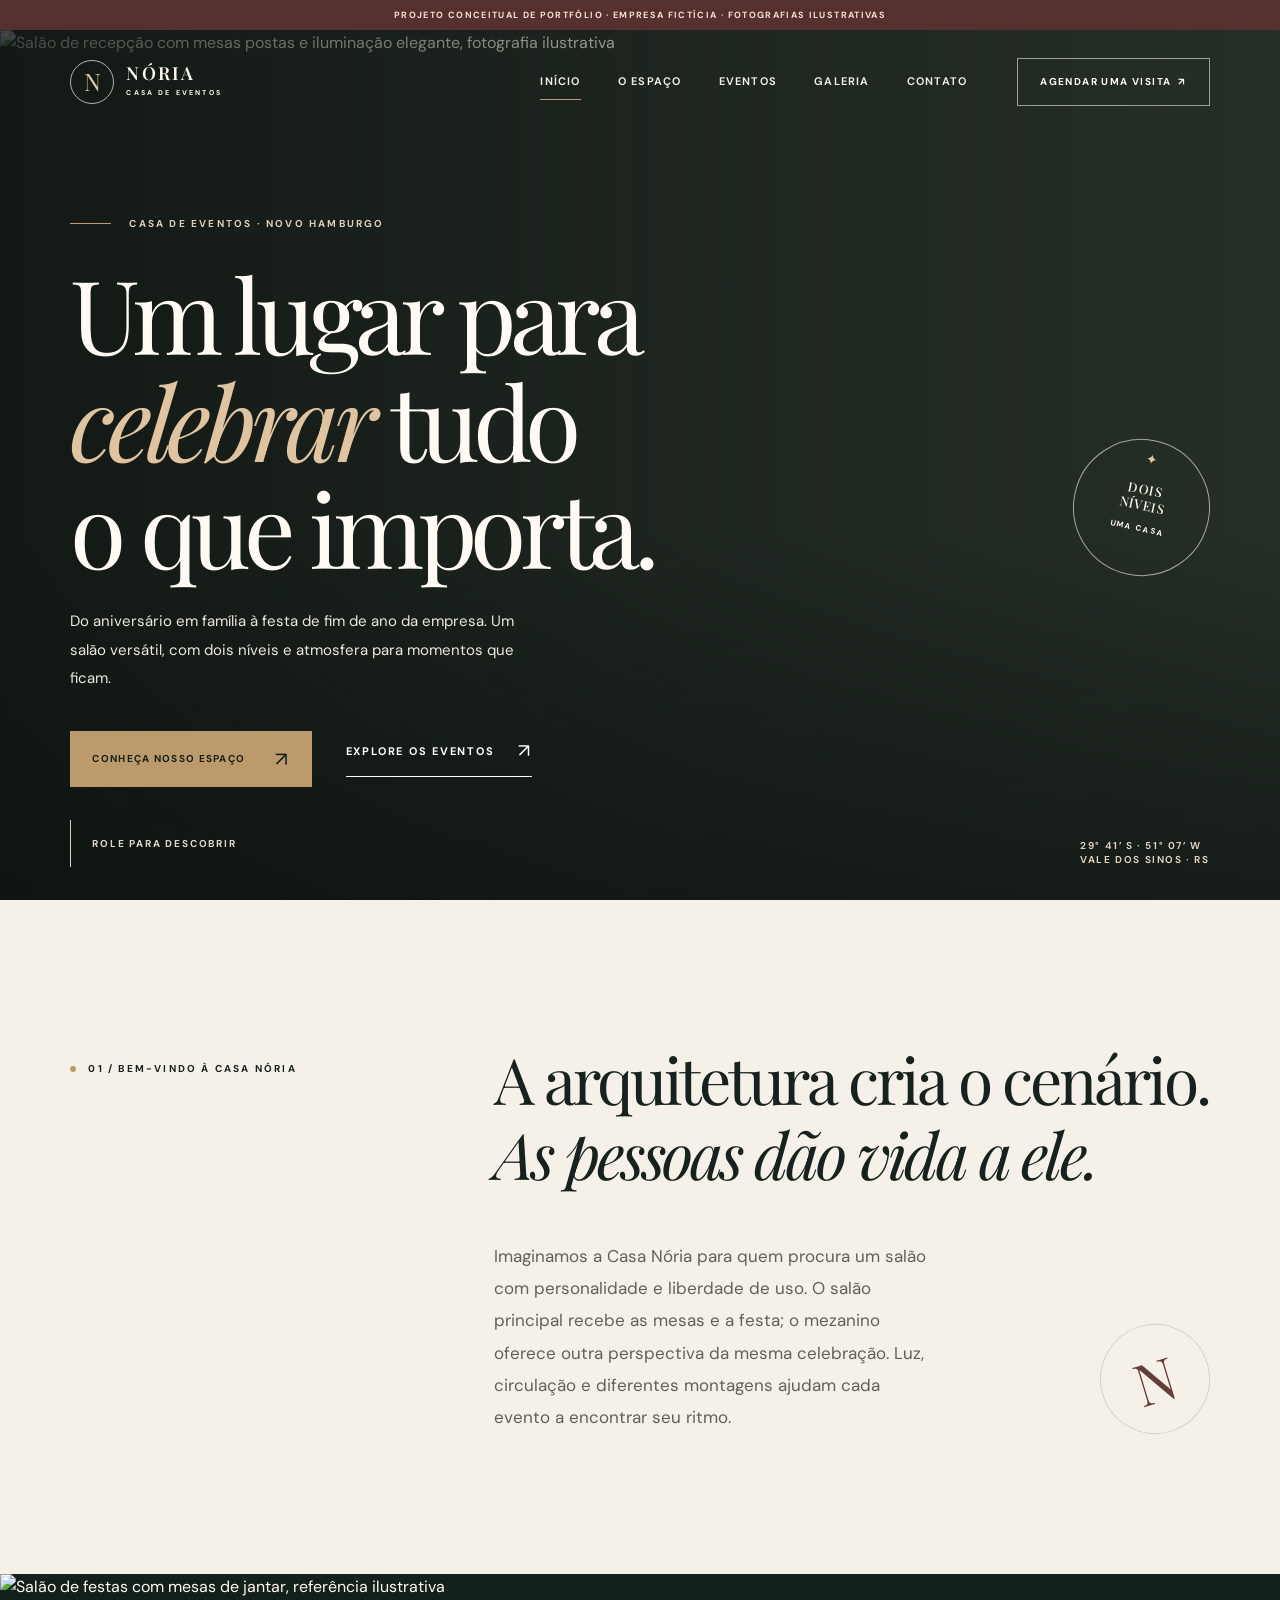
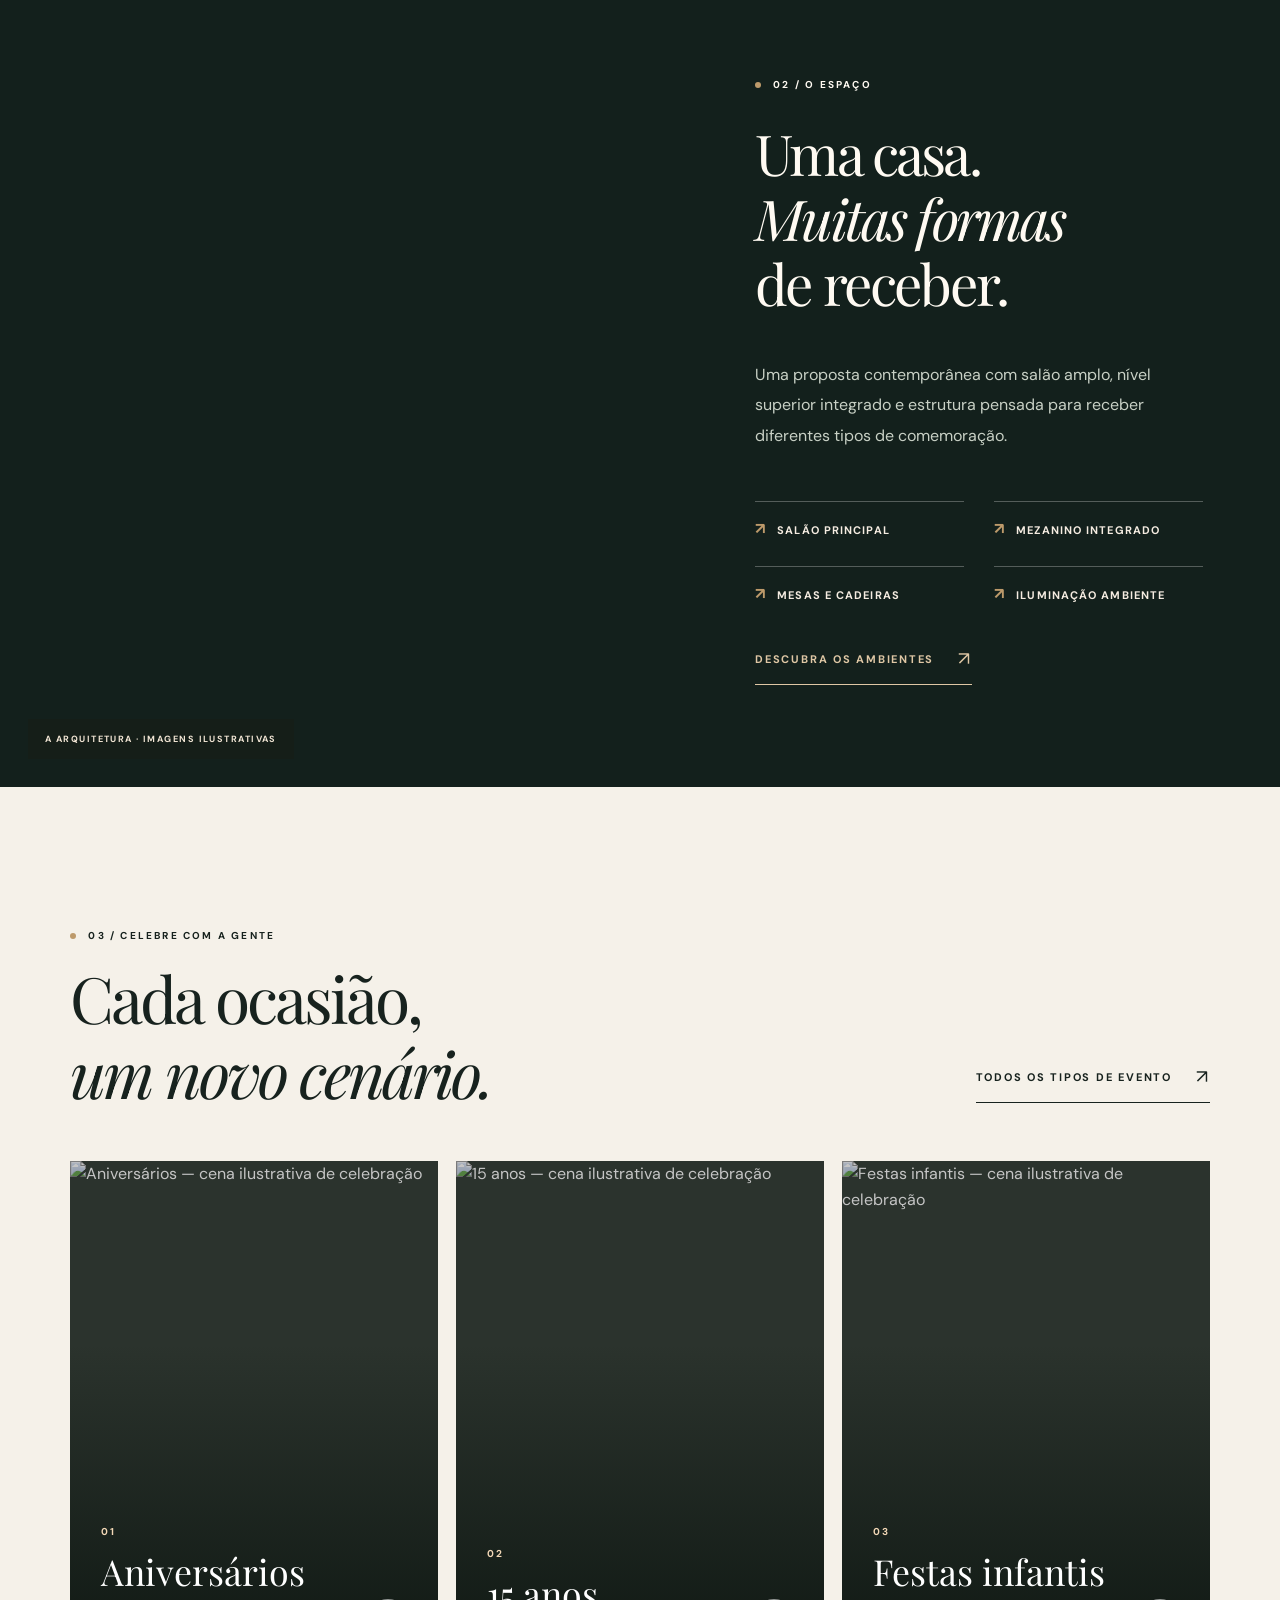
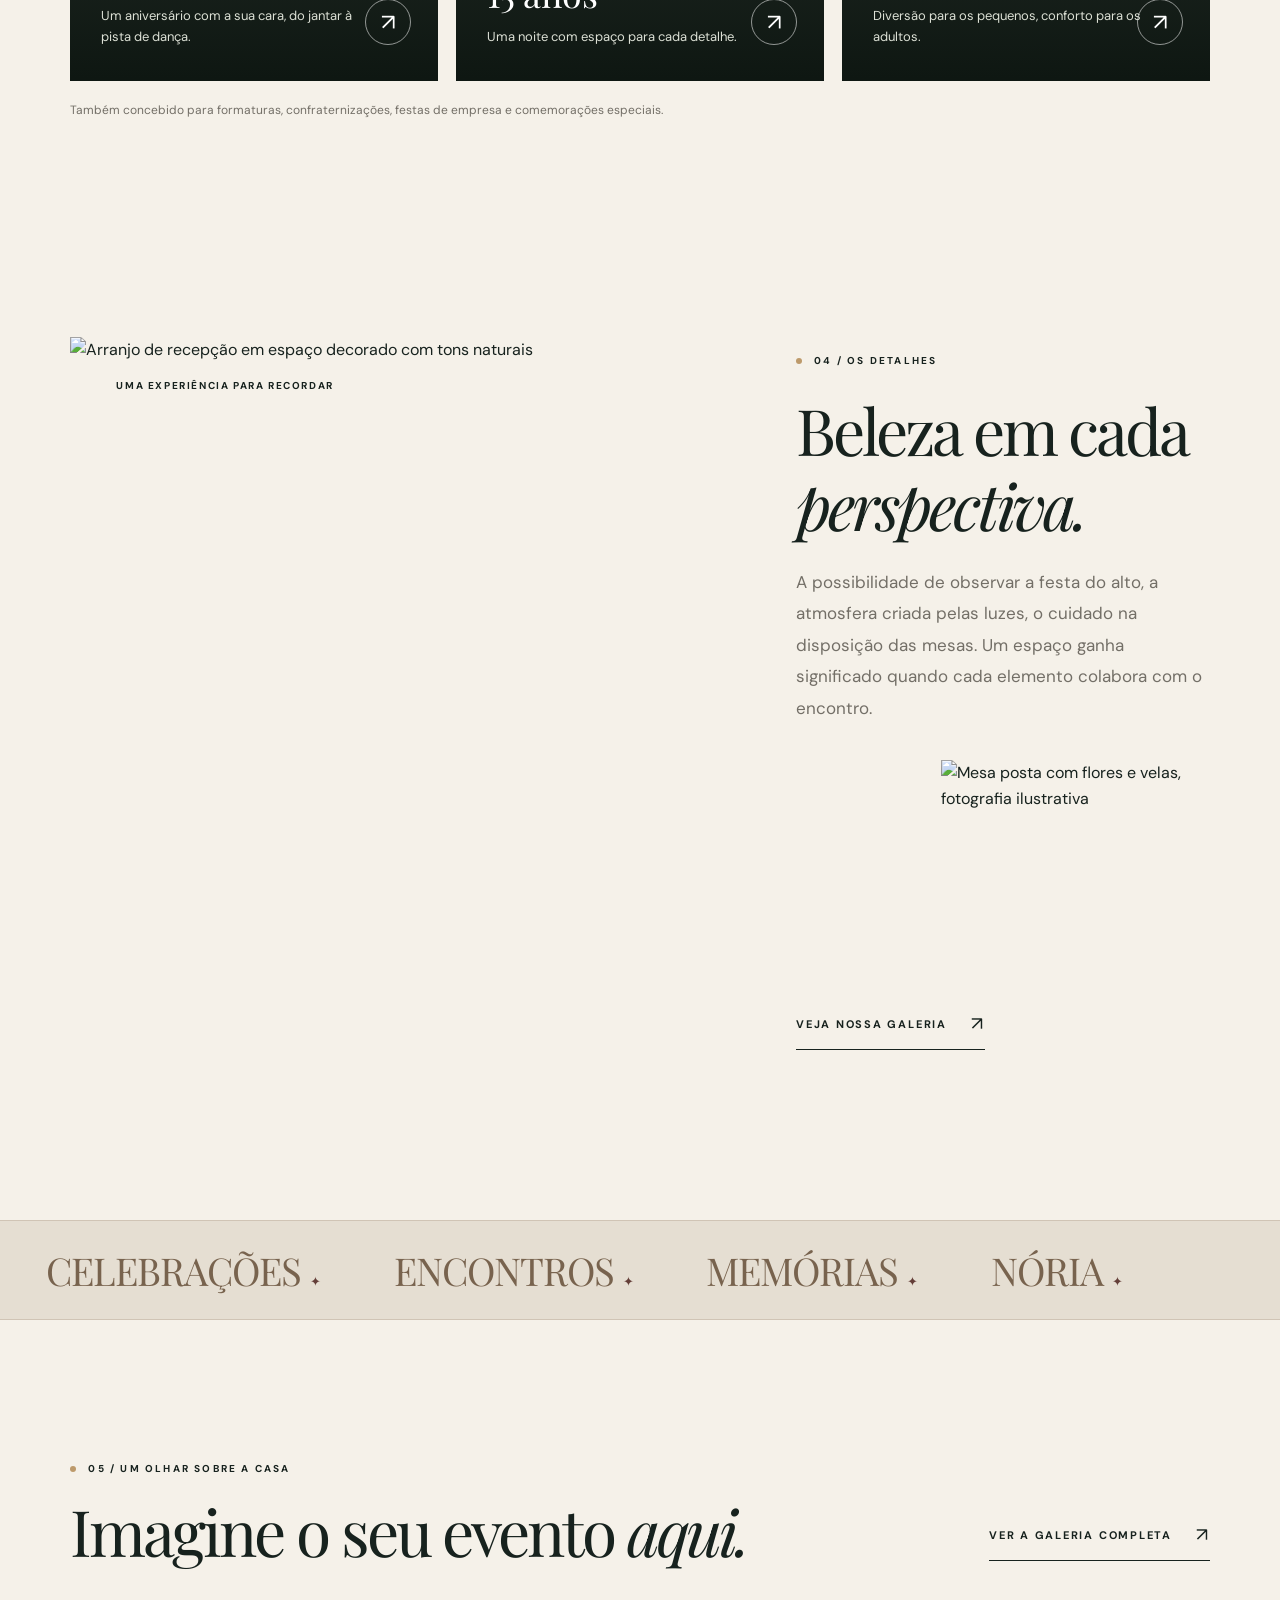
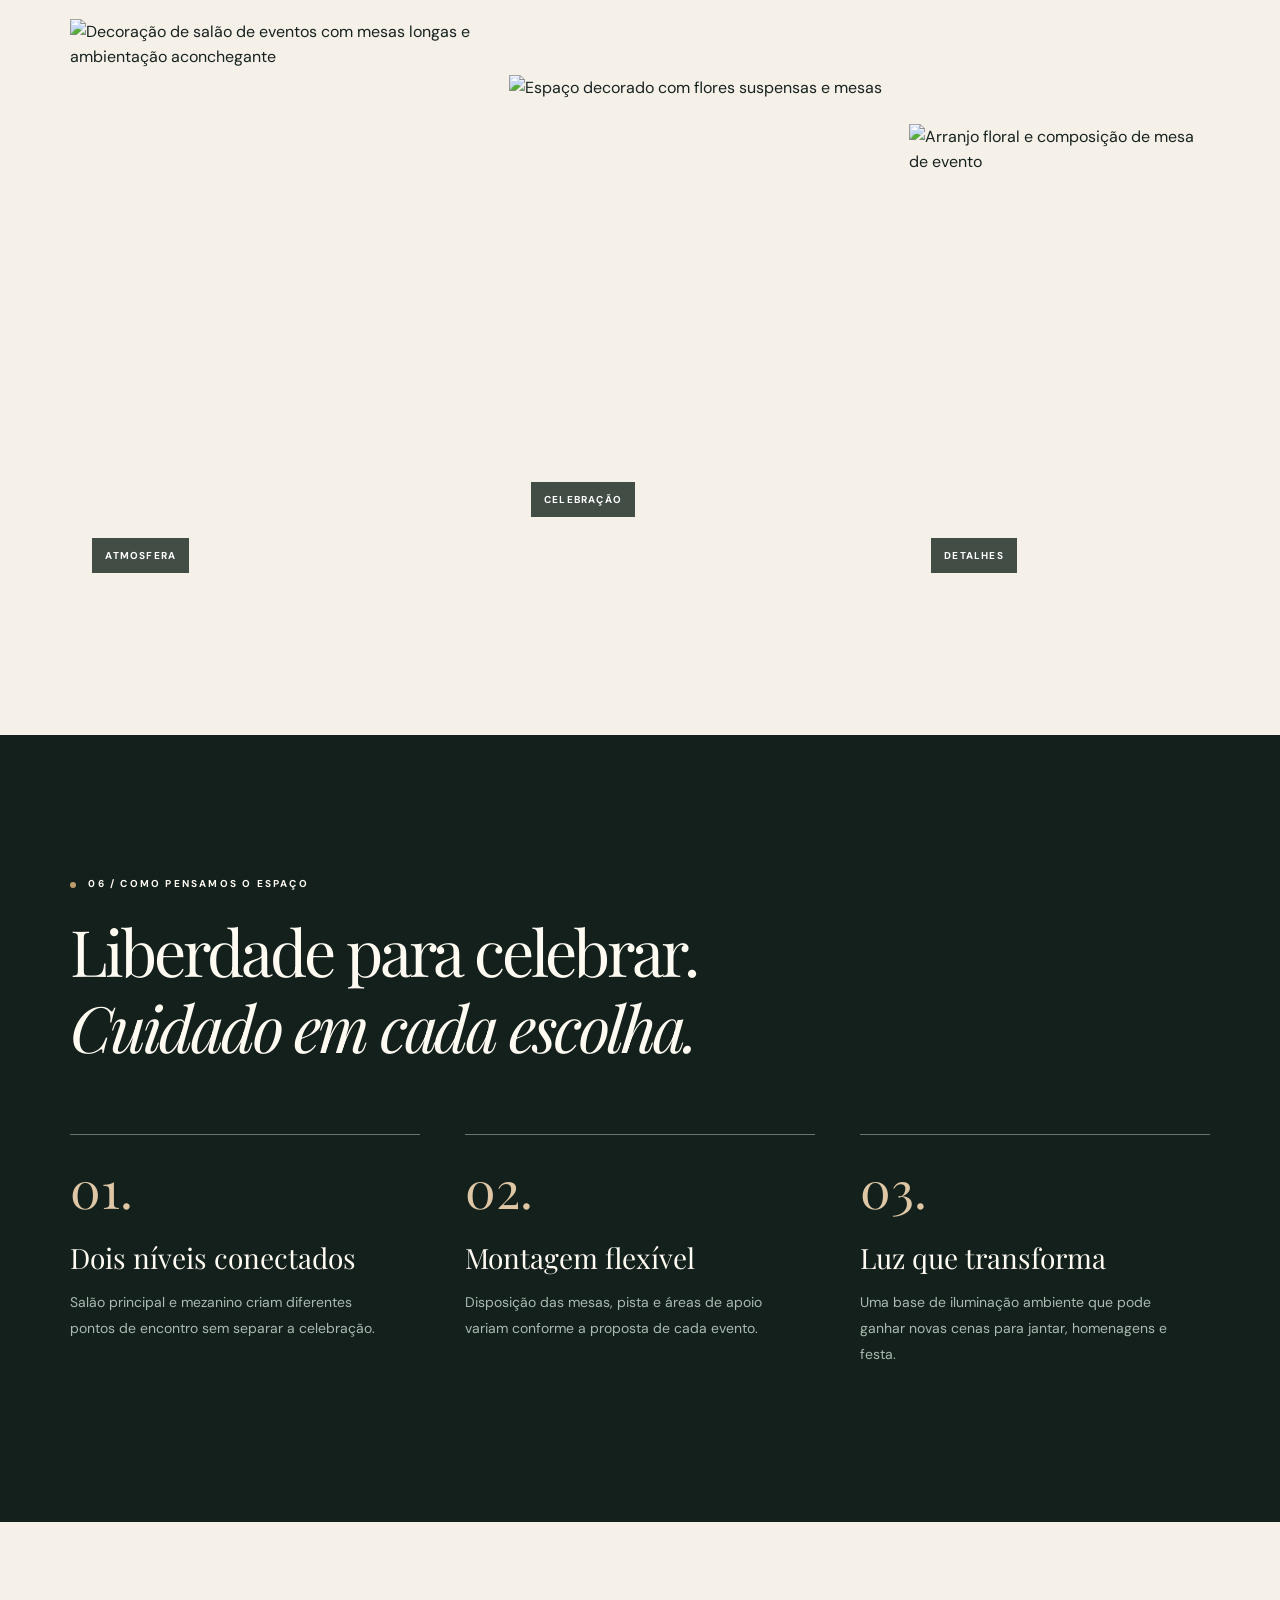
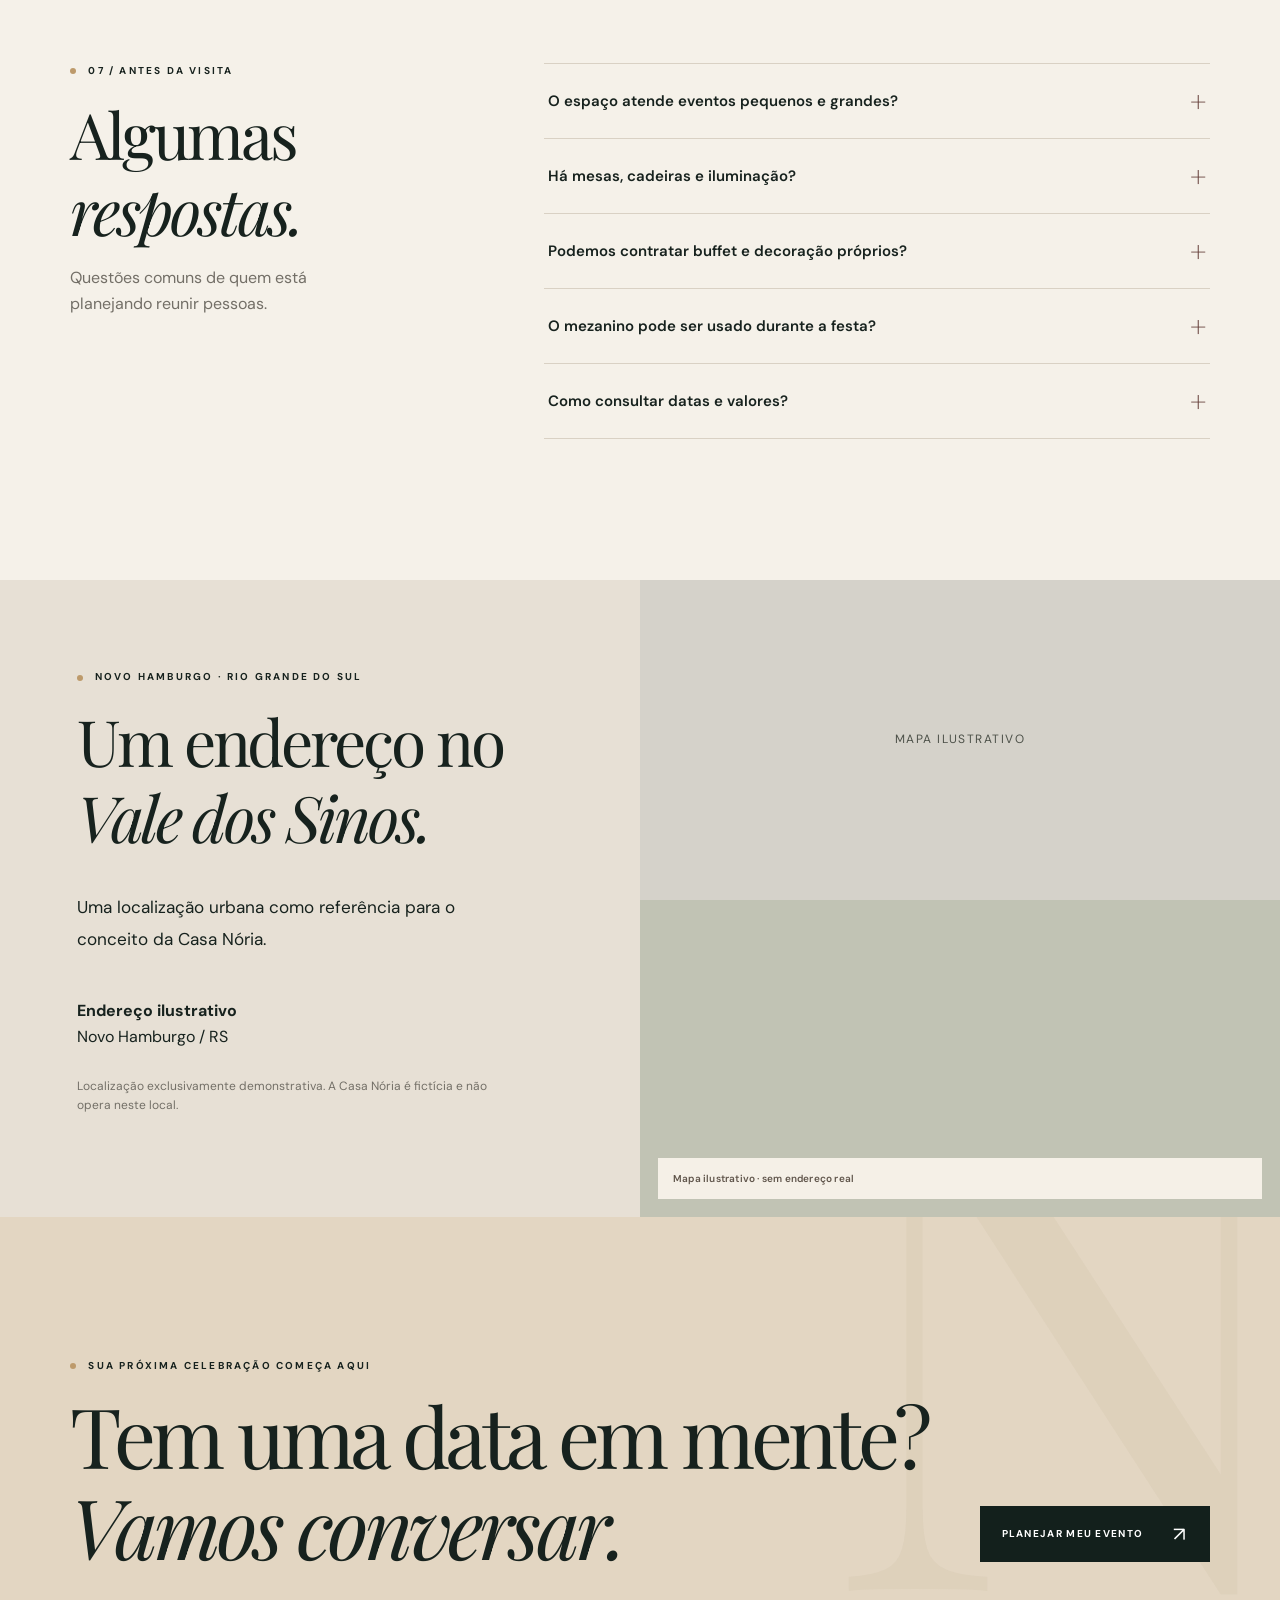
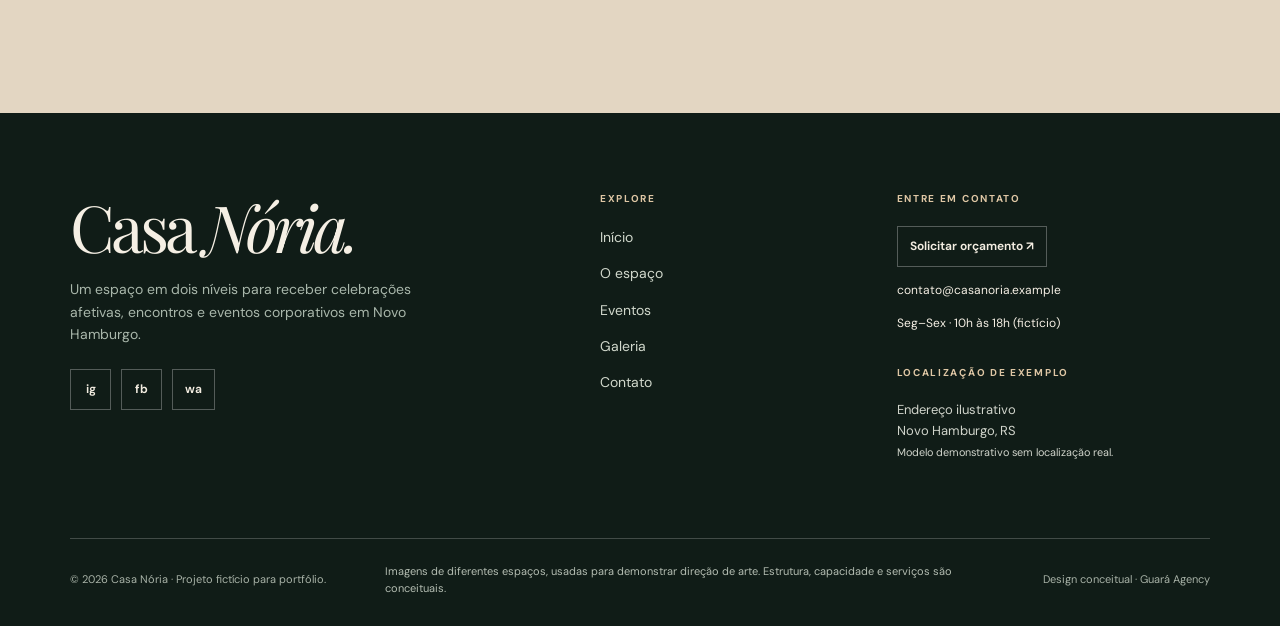
==== commit c696b89b: "Remover endereço real do modelo de eventos" ====
--- a/index.html
+++ b/index.html
@@ -1,4 +1,6 @@
-<!doctype html><html lang="pt-BR"><head><meta charset="utf-8"><meta name="viewport" content="width=device-width,initial-scale=1"><meta name="theme-color" content="#17221e"><meta name="robots" content="noindex,nofollow"><meta name="description" content="Modelo de site premium para salão de festas e eventos em Novo Hamburgo. Casa Nória é um empreendimento fictício de portfólio."><title>Um espaço para celebrar em Novo Hamburgo | Casa Nória — Espaço de Eventos</title><meta property="og:type" content="website"><meta property="og:title" content="Um espaço para celebrar em Novo Hamburgo — Casa Nória"><meta property="og:description" content="Modelo de site premium para salão de festas e eventos em Novo Hamburgo. Casa Nória é um empreendimento fictício de portfólio."><meta property="og:image" content="https://images.unsplash.com/photo-1768851142332-75f3d1b47452?auto=format&fit=crop&w=1200&q=82"><meta property="og:locale" content="pt_BR"><link rel="icon" href="assets/favicon.svg" type="image/svg+xml"><link rel="preconnect" href="https://images.unsplash.com"><link rel="preconnect" href="https://fonts.googleapis.com"><link rel="preconnect" href="https://fonts.gstatic.com" crossorigin><link rel="stylesheet" href="assets/style.css"><script defer src="assets/main.js"></script><noscript><style>[data-reveal]{opacity:1;transform:none}</style></noscript></head><body><a href="#conteudo" class="skip-link">Pular para o conteúdo</a><div class="demo-strip">Projeto conceitual de portfólio · Empresa fictícia · Fotografias ilustrativas</div>
+<!doctype html><html lang="pt-BR"><head>
+<meta property="og:type" content="website"><meta property="og:locale" content="pt_BR"><meta property="og:title" content="Casa Nória — Espaço de Eventos"><meta property="og:description" content="Conheça o projeto desenvolvido pela Guará Agency."><meta property="og:url" content="https://guaraagency-julio.github.io/casa-noria-eventos/"><meta property="og:image" content="https://images.unsplash.com/photo-1768851142332-75f3d1b47452?w=1200&amp;q=80"><meta name="twitter:card" content="summary_large_image"><meta name="twitter:image" content="https://images.unsplash.com/photo-1768851142332-75f3d1b47452?w=1200&amp;q=80">
+<meta charset="utf-8"><meta name="viewport" content="width=device-width,initial-scale=1"><meta name="theme-color" content="#17221e"><meta name="robots" content="noindex,nofollow"><meta name="description" content="Modelo de site premium para salão de festas e eventos em Novo Hamburgo. Casa Nória é um empreendimento fictício de portfólio."><title>Um espaço para celebrar em Novo Hamburgo | Casa Nória — Espaço de Eventos</title><link rel="icon" href="assets/favicon.svg" type="image/svg+xml"><link rel="preconnect" href="https://images.unsplash.com"><link rel="preconnect" href="https://fonts.googleapis.com"><link rel="preconnect" href="https://fonts.gstatic.com" crossorigin><link rel="stylesheet" href="assets/style.css"><script defer src="assets/main.js"></script><noscript><style>[data-reveal]{opacity:1;transform:none}</style></noscript></head><body><a href="#conteudo" class="skip-link">Pular para o conteúdo</a><div class="demo-strip">Projeto conceitual de portfólio · Empresa fictícia · Fotografias ilustrativas</div>
 <header class="site-header" data-header><div class="nav-shell"><a class="brand" href="index.html" aria-label="Casa Nória — início"><span class="brand__sigil" aria-hidden="true">N</span><span class="brand__word">NÓRIA<small>CASA DE EVENTOS</small></span></a><nav id="primaryNav" aria-label="Navegação principal" class="primary-nav" data-menu><a href="index.html" aria-current="page">Início</a><a href="espaco.html" >O espaço</a><a href="eventos.html" >Eventos</a><a href="galeria.html" >Galeria</a><a href="contato.html" >Contato</a></nav><a href="contato.html" class="nav-cta">Agendar uma visita&nbsp; ↗</a><button type="button" class="menu-toggle" data-menu-toggle aria-expanded="false" aria-controls="primaryNav" aria-label="Abrir menu"><svg viewBox="0 0 24 24" fill="none" stroke="currentColor" stroke-width="1.5" stroke-linecap="round" aria-hidden="true"><path d="M4 7h16M4 12h16M4 17h16"/></svg></button></div></header><main id="conteudo">
 <section class="hero"><img src="https://images.unsplash.com/photo-1768851142332-75f3d1b47452?auto=format&fit=crop&w=1350&q=82" alt="Salão de recepção com mesas postas e iluminação elegante, fotografia ilustrativa" class="hero__image" loading="eager" decoding="async"><div class="hero__grain"></div><div class="hero__inner shell"><div class="hero__overline eyebrow">CASA DE EVENTOS · NOVO HAMBURGO</div><h1 data-reveal>Um lugar para<br><em>celebrar</em> tudo<br>o que importa.</h1><p class="hero__sub" data-reveal>Do aniversário em família à festa de fim de ano da empresa. Um salão versátil, com dois níveis e atmosfera para momentos que ficam.</p><div class="hero__actions" data-reveal><a class="pill-btn" href="espaco.html">Conheça nosso espaço<span class="arrow" aria-hidden="true">↗</span></a><a class="link-arrow" href="eventos.html">Explore os eventos<span aria-hidden="true">↗</span></a></div></div><div class="hero__seal" aria-hidden="true">DOIS<br>NÍVEIS<span>UMA CASA</span></div><div class="hero__bottom"><div class="hero__scroll"><span class="line"></span>Role para descobrir</div><div class="hero__coordinate">29° 41’ S · 51° 07’ W<br>Vale dos Sinos · RS</div></div></section>
 <section class="section"><div class="shell intro-grid"><div><div class="eyebrow"><span class="dot"></span>01 / Bem-vindo à Casa Nória</div></div><div class="intro__main"><h2 class="section-heading" data-reveal>A arquitetura cria o cenário. <span class="italic">As pessoas dão vida a ele.</span></h2><div class="intro__bottom"><p data-reveal>Imaginamos a Casa Nória para quem procura um salão com personalidade e liberdade de uso. O salão principal recebe as mesas e a festa; o mezanino oferece outra perspectiva da mesma celebração. Luz, circulação e diferentes montagens ajudam cada evento a encontrar seu ritmo.</p><div class="monogram" aria-hidden="true">N</div></div></div></div></section>
@@ -9,4 +11,4 @@
 <section class="section"><div class="shell"><div class="section-head--split"><div><div class="eyebrow"><span class="dot"></span>05 / Um olhar sobre a casa</div><h2 class="section-heading" data-reveal>Imagine o seu evento <span class="italic">aqui.</span></h2></div><a class="link-arrow" href="galeria.html">Ver a galeria completa<span aria-hidden="true">↗</span></a></div><div class="gallery-preview"><a href="galeria.html"><img src="https://images.unsplash.com/photo-1768594238792-95da17eb1fd2?auto=format&fit=crop&w=1350&q=82" alt="Decoração de salão de eventos com mesas longas e ambientação aconchegante" class="" loading="lazy" decoding="async"><span class="gallery-preview__tag">Atmosfera</span></a><a href="galeria.html"><img src="https://images.unsplash.com/photo-1738217383996-9947554e9f28?auto=format&fit=crop&w=1350&q=82" alt="Espaço decorado com flores suspensas e mesas" class="" loading="lazy" decoding="async"><span class="gallery-preview__tag">Celebração</span></a><a href="galeria.html"><img src="https://images.unsplash.com/photo-1773005695245-348091f9be27?auto=format&fit=crop&w=1350&q=82" alt="Arranjo floral e composição de mesa de evento" class="" loading="lazy" decoding="async"><span class="gallery-preview__tag">Detalhes</span></a></div></div></section>
 <section class="section values"><div class="shell"><div class="eyebrow"><span class="dot"></span>06 / Como pensamos o espaço</div><h2 class="section-heading" data-reveal>Liberdade para celebrar.<br><span class="italic">Cuidado em cada escolha.</span></h2><div class="value-grid stagger"><div class="value-item" data-reveal><div class="value-item__no">01.</div><h3>Dois níveis conectados</h3><p>Salão principal e mezanino criam diferentes pontos de encontro sem separar a celebração.</p></div><div class="value-item" data-reveal><div class="value-item__no">02.</div><h3>Montagem flexível</h3><p>Disposição das mesas, pista e áreas de apoio variam conforme a proposta de cada evento.</p></div><div class="value-item" data-reveal><div class="value-item__no">03.</div><h3>Luz que transforma</h3><p>Uma base de iluminação ambiente que pode ganhar novas cenas para jantar, homenagens e festa.</p></div></div></div></section>
 <section class="section"><div class="shell faq-grid"><div><div class="eyebrow"><span class="dot"></span>07 / Antes da visita</div><h2 class="section-heading" data-reveal>Algumas <span class="italic">respostas.</span></h2><p class="text-muted" style="max-width:320px">Questões comuns de quem está planejando reunir pessoas.</p></div><div class="faq"><details><summary>O espaço atende eventos pequenos e grandes?</summary><p>O modelo prevê diferentes montagens para celebrações intimistas e festas maiores. O número de 180 convidados é uma capacidade fictícia de referência, que precisaria ser verificada em um espaço real.</p></details><details><summary>Há mesas, cadeiras e iluminação?</summary><p>No conceito da Casa Nória, mesas, cadeiras e iluminação ambiente fazem parte da estrutura-base. Serviços específicos e equipamentos extras seriam definidos em orçamento.</p></details><details><summary>Podemos contratar buffet e decoração próprios?</summary><p>Este é um item configurável na proposta comercial. Em um espaço real, política de fornecedores, cozinha e taxas devem constar em contrato.</p></details><details><summary>O mezanino pode ser usado durante a festa?</summary><p>Sim, a proposta arquitetônica inclui um segundo nível de convivência com vista para o salão principal. A configuração e acessibilidade dependem de vistoria do imóvel real.</p></details><details><summary>Como consultar datas e valores?</summary><p>Pelo formulário de contato demonstrativo. Na versão comercial, ele poderá encaminhar os dados para um canal real de atendimento e disponibilidade.</p></details></div></div></section>
-<section class="location-split"><div class="location-split__copy"><div class="eyebrow"><span class="dot"></span>Novo Hamburgo · Rio Grande do Sul</div><h2 class="section-heading" data-reveal>Um endereço no <span class="italic">Vale dos Sinos.</span></h2><p class="lead">Uma localização urbana como referência para o conceito da Casa Nória.</p><p style="margin-top:25px"><strong>Rua Guia Lopes, 4201</strong><br>Canudos · Novo Hamburgo / RS</p><p class="fine text-muted">Localização exclusivamente demonstrativa: endereço da Prefeitura Municipal de Novo Hamburgo. A Casa Nória é fictícia e não opera neste local.</p></div><div class="location-split__map"><iframe title="Mapa demonstrativo: Prefeitura Municipal de Novo Hamburgo" loading="lazy" referrerpolicy="no-referrer-when-downgrade" src="https://www.google.com/maps?q=Prefeitura%20Municipal%20de%20Novo%20Hamburgo%2C%20Rua%20Guia%20Lopes%204201&output=embed"></iframe><div class="map-overlay">Mapa ilustrativo · Prefeitura Municipal de Novo Hamburgo</div></div></section><section class="big-cta"><div class="shell big-cta__inner"> <div data-reveal><div class="eyebrow"><span class="dot"></span>Sua próxima celebração começa aqui</div><h2 class="serif">Tem uma data em mente? <span class="italic">Vamos conversar.</span></h2></div><a class="pill-btn" href="contato.html">Planejar meu evento<span class="arrow" aria-hidden="true">↗</span></a></div></section></main><footer class="site-footer"><div class="shell"><div class="footer-top"><div class="footer-about"><h2>Casa <span class="italic">Nória.</span></h2><p>Um espaço em dois níveis para receber celebrações afetivas, encontros e eventos corporativos em Novo Hamburgo.</p><div class="footer-social"><button type="button" class="social-button" data-demo-channel="Instagram" aria-label="Instagram demonstrativo">ig</button><button type="button" class="social-button" data-demo-channel="Facebook" aria-label="Facebook demonstrativo">fb</button><button type="button" class="social-button" data-demo-channel="WhatsApp" aria-label="WhatsApp demonstrativo">wa</button></div></div><div><div class="footer-h">Explore</div><div class="footer-links"><a href="index.html">Início</a><a href="espaco.html">O espaço</a><a href="eventos.html">Eventos</a><a href="galeria.html">Galeria</a><a href="contato.html">Contato</a></div></div><div><div class="footer-h">Entre em contato</div><div class="footer-links"><button type="button" class="social-button" data-demo-channel="WhatsApp">Solicitar orçamento ↗</button><span class="fine">contato@casanoria.example</span><span class="fine">Seg–Sex · 10h às 18h (fictício)</span></div><div class="footer-h" style="margin-top:32px">Localização de exemplo</div><p style="color:#d0d4cb;font-size:13px;margin:0">Rua Guia Lopes, 4201<br>Canudos · Novo Hamburgo, RS<br><small>Endereço real da Prefeitura; não é uma sede da Casa Nória.</small></p></div></div><div class="footer-bottom"><span>© <span data-year>2026</span> Casa Nória · Projeto fictício para portfólio.</span><span class="footer-demo">Imagens de diferentes espaços, usadas para demonstrar direção de arte. Estrutura, capacidade e serviços são conceituais.</span><span>Design conceitual · Guará Agency</span></div></div></footer><div class="toast" data-toast role="status" aria-live="polite"></div></body></html>+<section class="location-split"><div class="location-split__copy"><div class="eyebrow"><span class="dot"></span>Novo Hamburgo · Rio Grande do Sul</div><h2 class="section-heading" data-reveal>Um endereço no <span class="italic">Vale dos Sinos.</span></h2><p class="lead">Uma localização urbana como referência para o conceito da Casa Nória.</p><p style="margin-top:25px"><strong>Endereço ilustrativo</strong><br>Novo Hamburgo / RS</p><p class="fine text-muted">Localização exclusivamente demonstrativa. A Casa Nória é fictícia e não opera neste local.</p></div><div class="location-split__map"><div aria-label="Mapa ilustrativo sem endereço real" style="min-height:320px;display:grid;place-items:center;background:#d5d2ca;color:#4d5149;letter-spacing:.12em;font-size:12px">MAPA ILUSTRATIVO</div><div class="map-overlay">Mapa ilustrativo · sem endereço real</div></div></section><section class="big-cta"><div class="shell big-cta__inner"> <div data-reveal><div class="eyebrow"><span class="dot"></span>Sua próxima celebração começa aqui</div><h2 class="serif">Tem uma data em mente? <span class="italic">Vamos conversar.</span></h2></div><a class="pill-btn" href="contato.html">Planejar meu evento<span class="arrow" aria-hidden="true">↗</span></a></div></section></main><footer class="site-footer"><div class="shell"><div class="footer-top"><div class="footer-about"><h2>Casa <span class="italic">Nória.</span></h2><p>Um espaço em dois níveis para receber celebrações afetivas, encontros e eventos corporativos em Novo Hamburgo.</p><div class="footer-social"><button type="button" class="social-button" data-demo-channel="Instagram" aria-label="Instagram demonstrativo">ig</button><button type="button" class="social-button" data-demo-channel="Facebook" aria-label="Facebook demonstrativo">fb</button><button type="button" class="social-button" data-demo-channel="WhatsApp" aria-label="WhatsApp demonstrativo">wa</button></div></div><div><div class="footer-h">Explore</div><div class="footer-links"><a href="index.html">Início</a><a href="espaco.html">O espaço</a><a href="eventos.html">Eventos</a><a href="galeria.html">Galeria</a><a href="contato.html">Contato</a></div></div><div><div class="footer-h">Entre em contato</div><div class="footer-links"><button type="button" class="social-button" data-demo-channel="WhatsApp">Solicitar orçamento ↗</button><span class="fine">contato@casanoria.example</span><span class="fine">Seg–Sex · 10h às 18h (fictício)</span></div><div class="footer-h" style="margin-top:32px">Localização de exemplo</div><p style="color:#d0d4cb;font-size:13px;margin:0">Endereço ilustrativo<br>Novo Hamburgo, RS<br><small>Modelo demonstrativo sem localização real.</small></p></div></div><div class="footer-bottom"><span>© <span data-year>2026</span> Casa Nória · Projeto fictício para portfólio.</span><span class="footer-demo">Imagens de diferentes espaços, usadas para demonstrar direção de arte. Estrutura, capacidade e serviços são conceituais.</span><span>Design conceitual · Guará Agency</span></div></div></footer><div class="toast" data-toast role="status" aria-live="polite"></div></body></html>
